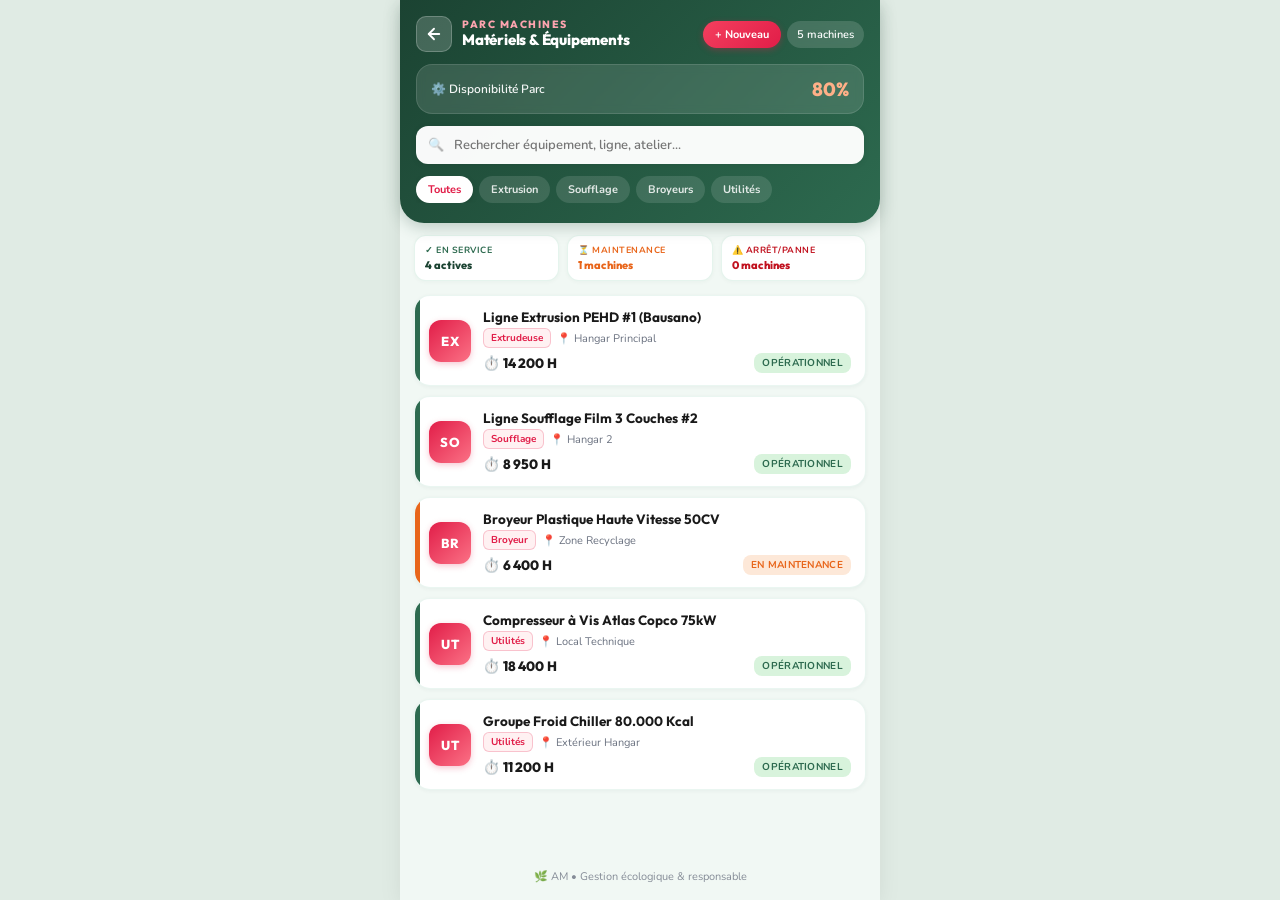
==== amachine.html @ f5f54da0 "Nettoyage et mise a jour complete du projet AMplast (nouveau menu, pages dediees, suppression des an" ====
<!DOCTYPE html>
<html lang="fr">
<head>
    <meta charset="UTF-8">
    <meta name="viewport" content="width=device-width, initial-scale=1.0, maximum-scale=1.0, user-scalable=no">
    <meta name="description" content="Parc Matériels & Équipements — AMplast">
    <meta name="theme-color" content="#1b4332">
    <title>Matériels — AMplast</title>
    <link rel="preconnect" href="https://fonts.googleapis.com">
    <link rel="preconnect" href="https://fonts.gstatic.com" crossorigin>
    <link href="https://fonts.googleapis.com/css2?family=Nunito:wght@600;700;800;900&family=Outfit:wght@700;800;900&display=swap" rel="stylesheet">
    <style>
        :root {
            --primary: #1b4332;
            --primary-light: #2d6a4f;
            --primary-soft: #52b788;
            --accent: #e8651a;
            --bg-color: #f1f8f4;
            --bg-body: #e0ebe4;
            --card-bg: #ffffff;
            --text-main: #1a1a1a;
            --text-muted: #6b7280;
            --amount-color: #e8651a;

            --status-regle: #2d6a4f;
            --status-regle-bg: #d8f3dc;
            --status-echu: #c1121f;
            --status-echu-bg: #fde2e4;
            --status-attente: #e8651a;
            --status-attente-bg: #fde8d8;
            /* Nuance spécifique Matériels : Rose Carmin / Industrial Crimson */
            --page-accent: #e11d48;
            --page-accent-light: #fb7185;
            --page-accent-bg: #fff1f2;
            --page-accent-border: rgba(225, 29, 72, 0.22);
        }

        * {
            margin: 0;
            padding: 0;
            box-sizing: border-box;
            -webkit-tap-highlight-color: transparent;
            font-family: 'Nunito', -apple-system, BlinkMacSystemFont, 'Segoe UI', Roboto, Helvetica, Arial, sans-serif;
        }

        body {
            background-color: var(--bg-body);
            color: var(--text-main);
            min-height: 100vh;
            display: flex;
            justify-content: center;
        }

        .app-container {
            width: 100%;
            max-width: 480px;
            background: var(--bg-color);
            min-height: 100vh;
            display: flex;
            flex-direction: column;
            position: relative;
            box-shadow: 0 10px 25px -5px rgba(0,0,0,0.1);
        }

        /* ===== HEADER IDENTIQUE À CLIENTSAM ===== */
        .app-header {
            background: linear-gradient(135deg, var(--primary) 0%, var(--primary-light) 100%);
            color: white;
            padding: 16px 16px 20px 16px;
            border-radius: 0 0 24px 24px;
            position: sticky;
            top: 0;
            z-index: 100;
            box-shadow: 0 4px 16px rgba(27, 67, 50, 0.25);
        }

        .header-top {
            display: flex;
            justify-content: space-between;
            align-items: center;
            margin-bottom: 12px;
        }

        .header-left {
            display: flex;
            align-items: center;
            gap: 10px;
        }

        .back-btn {
            width: 36px;
            height: 36px;
            background: rgba(255, 255, 255, 0.18);
            border: 1px solid rgba(255, 255, 255, 0.22);
            border-radius: 10px;
            display: flex;
            align-items: center;
            justify-content: center;
            color: white;
            text-decoration: none;
            cursor: pointer;
            transition: all 0.15s;
            flex-shrink: 0;
        }
        .back-btn:hover {
            background: rgba(255, 255, 255, 0.28);
            transform: translateX(-2px);
        }
        .back-btn:active { transform: scale(0.94); }

        .brand-meta {
            display: flex;
            flex-direction: column;
        }

        .brand-name {
            font-family: 'Outfit', sans-serif;
            font-size: 10.5px;
            font-weight: 800;
            letter-spacing: 1.5px;
            color: #fda4af;
            text-transform: uppercase;
            line-height: 1.1;
        }

        .header-title {
            font-family: 'Outfit', sans-serif;
            font-size: 15px;
            font-weight: 800;
            color: #ffffff;
            letter-spacing: -0.2px;
        }

        .header-actions {
            display: flex;
            align-items: center;
            gap: 6px;
        }

        .btn-new {
            background: linear-gradient(135deg, #f43f5e, #e11d48);
            color: white;
            border: none;
            padding: 6px 12px;
            border-radius: 20px;
            font-size: 11px;
            font-weight: 700;
            cursor: pointer;
            display: flex;
            align-items: center;
            gap: 4px;
            box-shadow: 0 2px 6px rgba(225, 29, 72, 0.35);
            transition: all 0.15s;
        }
        .btn-new:hover { filter: brightness(1.08); }
        .btn-new:active { transform: scale(0.95); }

        .total-badge {
            background: rgba(255,255,255,0.15);
            padding: 6px 10px;
            border-radius: 20px;
            font-size: 11px;
            font-weight: 600;
            backdrop-filter: blur(4px);
            white-space: nowrap;
        }

        /* Bannière Solde/KPI en-tête */
        .total-solde {
            background: rgba(255,255,255,0.12);
            padding: 12px 14px;
            border-radius: 16px;
            margin-bottom: 12px;
            display: flex;
            justify-content: space-between;
            align-items: center;
            border: 1px solid rgba(255,255,255,0.12);
            backdrop-filter: blur(4px);
        }

        .total-label {
            font-size: 12px;
            opacity: 0.95;
            font-weight: 600;
            display: flex;
            align-items: center;
            gap: 6px;
        }

        .total-amount {
            font-family: 'Outfit', sans-serif;
            font-size: 19px;
            font-weight: 800;
            color: #ffb088;
        }

        /* Barre de recherche */
        .search-container {
            position: relative;
            margin-bottom: 12px;
        }

        .search-input {
            width: 100%;
            padding: 10px 16px 10px 38px;
            border-radius: 12px;
            border: none;
            background: rgba(255,255,255,0.97);
            font-size: 13px;
            color: var(--text-main);
            box-shadow: 0 1px 6px rgba(0,0,0,0.08);
            font-weight: 600;
        }
        .search-input:focus {
            outline: none;
            background: white;
            box-shadow: 0 0 0 2px var(--page-accent-light);
        }

        .search-icon {
            position: absolute;
            left: 12px;
            top: 50%;
            transform: translateY(-50%);
            opacity: 0.5;
            font-size: 13px;
        }

        /* Onglets filtres */
        .filter-tabs {
            display: flex;
            gap: 6px;
            overflow-x: auto;
            scrollbar-width: none;
        }
        .filter-tabs::-webkit-scrollbar { display: none; }

        .tab-btn {
            white-space: nowrap;
            padding: 6px 12px;
            border-radius: 20px;
            border: none;
            font-size: 11px;
            font-weight: 700;
            cursor: pointer;
            transition: all 0.2s;
            background: rgba(255,255,255,0.12);
            color: rgba(255,255,255,0.85);
        }

        .tab-btn.active {
            background: white;
            color: var(--page-accent);
            box-shadow: 0 2px 6px rgba(0,0,0,0.1);
        }

        /* ===== MINI STATS BAR (3 CARTES) ===== */
        .stats-bar {
            display: grid;
            grid-template-columns: 1fr 1fr 1fr;
            gap: 8px;
            padding: 12px 14px 4px 14px;
        }

        .stat-card {
            background: white;
            padding: 8px 10px;
            border-radius: 12px;
            border: 1px solid rgba(82, 183, 136, 0.15);
            display: flex;
            flex-direction: column;
            justify-content: space-between;
            box-shadow: 0 1px 4px rgba(27, 67, 50, 0.04);
        }

        .stat-label {
            font-size: 9px;
            font-weight: 700;
            text-transform: uppercase;
            letter-spacing: 0.5px;
            margin-bottom: 2px;
        }

        .stat-val {
            font-family: 'Outfit', sans-serif;
            font-size: 11px;
            font-weight: 800;
            white-space: nowrap;
            overflow: hidden;
            text-overflow: ellipsis;
        }

        /* ===== LISTE DES MATÉRIELS ===== */
        .items-list {
            padding: 10px 14px;
            display: flex;
            flex-direction: column;
            gap: 10px;
            flex: 1;
        }

        .item-card {
            background: var(--card-bg);
            border-radius: 16px;
            padding: 12px 14px;
            box-shadow: 0 1px 4px rgba(27, 67, 50, 0.05);
            display: flex;
            align-items: center;
            gap: 12px;
            position: relative;
            overflow: hidden;
            transition: all 0.15s;
            border: 1px solid rgba(82, 183, 136, 0.12);
            cursor: pointer;
        }
        .item-card:hover {
            transform: translateY(-1px);
            box-shadow: 0 4px 12px rgba(225, 29, 72, 0.08);
            border-color: var(--page-accent-light);
        }
        .item-card:active { transform: scale(0.98); }

        .item-card::before {
            content: '';
            position: absolute;
            left: 0;
            top: 0;
            bottom: 0;
            width: 5px;
        }
        .item-card.regle::before { background: var(--status-regle); }
        .item-card.echu::before { background: var(--status-echu); }
        .item-card.attente::before { background: var(--status-attente); }

        .avatar {
            width: 42px;
            height: 42px;
            border-radius: 12px;
            display: flex;
            align-items: center;
            justify-content: center;
            font-family: 'Outfit', sans-serif;
            font-weight: 800;
            font-size: 13px;
            color: white;
            flex-shrink: 0;
            letter-spacing: 0.5px;
            background: linear-gradient(135deg, #e11d48 0%, #fb7185 100%);
            box-shadow: 0 2px 6px rgba(225, 29, 72, 0.25);
        }

        .card-content {
            flex: 1;
            min-width: 0;
        }

        .item-name {
            font-family: 'Outfit', sans-serif;
            font-size: 13.5px;
            font-weight: 700;
            margin-bottom: 2px;
            white-space: nowrap;
            overflow: hidden;
            text-overflow: ellipsis;
            color: #1a1a1a;
        }

        .item-meta-line {
            font-size: 11px;
            color: var(--text-muted);
            margin-bottom: 5px;
            display: flex;
            align-items: center;
            gap: 6px;
            flex-wrap: wrap;
        }

        .cat-tag {
            background: var(--page-accent-bg);
            color: var(--page-accent);
            border: 1px solid var(--page-accent-border);
            font-size: 10px;
            font-weight: 700;
            padding: 2px 7px;
            border-radius: 6px;
        }

        .amount-row {
            display: flex;
            justify-content: space-between;
            align-items: center;
        }

        .amount {
            font-family: 'Outfit', sans-serif;
            font-size: 13.5px;
            font-weight: 800;
            color: var(--text-main);
        }

        .status-pill {
            padding: 3px 8px;
            border-radius: 8px;
            font-size: 10px;
            font-weight: 700;
            text-transform: uppercase;
            letter-spacing: 0.3px;
        }

        .pill-regle { background: var(--status-regle-bg); color: var(--status-regle); }
        .pill-echu { background: var(--status-echu-bg); color: var(--status-echu); }
        .pill-attente { background: var(--status-attente-bg); color: var(--status-attente); }

        .eco-footer {
            text-align: center;
            padding: 16px;
            font-size: 11px;
            color: var(--text-muted);
            opacity: 0.8;
            margin-top: auto;
        }

        /* ===== MODAL BOTTOM SHEET (STYLE CLIENTSAM) ===== */
        .modal-overlay {
            position: fixed;
            inset: 0;
            background: rgba(0,0,0,0.55);
            z-index: 200;
            display: none;
            align-items: flex-end;
            justify-content: center;
            backdrop-filter: blur(2px);
        }
        .modal-overlay.open { display: flex; }

        .modal-sheet {
            background: var(--bg-color);
            width: 100%;
            max-width: 480px;
            max-height: 88vh;
            border-radius: 28px 28px 0 0;
            display: flex;
            flex-direction: column;
            overflow: hidden;
            box-shadow: 0 -10px 30px rgba(0,0,0,0.2);
            animation: slideUp 0.25s ease-out;
        }

        @keyframes slideUp {
            from { transform: translateY(100%); opacity: 0; }
            to { transform: translateY(0); opacity: 1; }
        }

        .modal-header {
            background: linear-gradient(135deg, var(--primary) 0%, var(--primary-light) 100%);
            color: white;
            padding: 16px 18px;
            position: relative;
            flex-shrink: 0;
        }

        .modal-close {
            position: absolute;
            top: 14px;
            right: 14px;
            width: 32px;
            height: 32px;
            border-radius: 50%;
            background: rgba(255,255,255,0.2);
            border: none;
            color: white;
            font-size: 18px;
            cursor: pointer;
            display: flex;
            align-items: center;
            justify-content: center;
            transition: background 0.15s;
        }
        .modal-close:hover { background: rgba(255,255,255,0.3); }

        .modal-title {
            font-family: 'Outfit', sans-serif;
            font-size: 17px;
            font-weight: 800;
            margin-bottom: 2px;
            padding-right: 36px;
        }

        .modal-subtitle {
            font-size: 11px;
            color: #95d5b2;
            font-weight: 600;
        }

        .modal-body {
            padding: 16px 18px 24px;
            overflow-y: auto;
            display: flex;
            flex-direction: column;
            gap: 12px;
        }

        .info-card {
            background: white;
            border-radius: 16px;
            padding: 14px;
            box-shadow: 0 1px 4px rgba(27, 67, 50, 0.05);
            border: 1px solid rgba(82, 183, 136, 0.14);
            display: flex;
            flex-direction: column;
            gap: 8px;
        }

        .form-group {
            display: flex;
            flex-direction: column;
            gap: 4px;
            margin-bottom: 8px;
        }

        .form-group label {
            font-size: 11px;
            font-weight: 700;
            color: #374151;
        }

        .form-control {
            width: 100%;
            padding: 10px 12px;
            border-radius: 12px;
            border: 1.5px solid #d1d5db;
            font-size: 13px;
            background: #fff;
            color: var(--text-main);
            outline: none;
            transition: all 0.2s;
        }
        .form-control:focus {
            border-color: var(--page-accent);
            box-shadow: 0 0 0 3px rgba(225, 29, 72, 0.14);
        }

        .form-row {
            display: grid;
            grid-template-columns: 1fr 1fr;
            gap: 8px;
        }

        .btn-submit {
            padding: 11px 16px;
            border-radius: 12px;
            border: none;
            background: linear-gradient(135deg, #f43f5e, #e11d48);
            color: white;
            font-size: 13px;
            font-weight: 800;
            cursor: pointer;
            box-shadow: 0 3px 8px rgba(225, 29, 72, 0.3);
            transition: all 0.15s;
            margin-top: 6px;
        }
        .btn-submit:hover { filter: brightness(1.1); }
        .btn-submit:active { transform: scale(0.98); }

        .btn-action-row {
            display: grid;
            grid-template-columns: 1fr 1fr;
            gap: 8px;
            margin-top: 4px;
        }

        .btn-action-sheet {
            padding: 10px;
            border-radius: 12px;
            font-size: 12px;
            font-weight: 800;
            text-align: center;
            text-decoration: none;
            cursor: pointer;
            border: none;
            transition: all 0.15s;
            display: flex;
            align-items: center;
            justify-content: center;
            gap: 6px;
        }
        .btn-action-sheet:active { transform: scale(0.96); }

        .btn-opt {
            background: #f0fdf4;
            color: #166534;
            border: 1px solid #bbf7d0;
        }

        .btn-primary-action {
            background: linear-gradient(135deg, #f43f5e, #e11d48);
            color: white;
            box-shadow: 0 2px 6px rgba(225, 29, 72, 0.25);
        }

        .btn-delete-item {
            background: #fff1f2;
            color: #be123c;
            border: 1px solid #fecdd3;
            padding: 8px;
            border-radius: 10px;
            font-size: 11.5px;
            font-weight: 700;
            cursor: pointer;
            margin-top: 6px;
        }
    </style>
</head>
<body>

<div class="app-container">
    <!-- Header -->
    <header class="app-header">
        <div class="header-top">
            <div class="header-left">
                <a href="index.html" class="back-btn" title="Retour au Menu">
                    <svg width="18" height="18" viewBox="0 0 24 24" fill="none" stroke="currentColor" stroke-width="2.5" stroke-linecap="round" stroke-linejoin="round">
                        <line x1="19" y1="12" x2="5" y2="12"></line>
                        <polyline points="12 19 5 12 12 5"></polyline>
                    </svg>
                </a>
                <div class="brand-meta">
                    <div class="brand-name">PARC MACHINES</div>
                    <div class="header-title">Matériels & Équipements</div>
                </div>
            </div>
            <div class="header-actions">
                <button class="btn-new" onclick="openAddModal()">+ Nouveau</button>
                <span class="total-badge" id="kpi-count">5 machines</span>
            </div>
        </div>

        <div class="total-solde">
            <span class="total-label">⚙️ Disponibilité Parc</span>
            <span class="total-amount" id="highlight-disp">100%</span>
        </div>

        <div class="search-container">
            <span class="search-icon">🔍</span>
            <input type="text" class="search-input" id="search-input" placeholder="Rechercher équipement, ligne, atelier..." autocomplete="off">
        </div>

        <div class="filter-tabs">
            <button class="tab-btn active" data-filter="all">Toutes</button>
            <button class="tab-btn" data-filter="Extrudeuse">Extrusion</button>
            <button class="tab-btn" data-filter="Soufflage">Soufflage</button>
            <button class="tab-btn" data-filter="Broyeur">Broyeurs</button>
            <button class="tab-btn" data-filter="Utilités">Utilités</button>
        </div>
    </header>

    <!-- Quick mini stats -->
    <div class="stats-bar">
        <div class="stat-card">
            <span class="stat-label" style="color: #2d6a4f;">✓ En Service</span>
            <span class="stat-val" id="kpi-service" style="color: #1b4332;">-</span>
        </div>
        <div class="stat-card">
            <span class="stat-label" style="color: #e8651a;">⏳ Maintenance</span>
            <span class="stat-val" id="kpi-maint" style="color: #e8651a;">-</span>
        </div>
        <div class="stat-card">
            <span class="stat-label" style="color: #c1121f;">⚠️ Arrêt/Panne</span>
            <span class="stat-val" id="kpi-panne" style="color: #c1121f;">0</span>
        </div>
    </div>

    <!-- Items Cards Grid -->
    <div class="items-list" id="items-list"></div>

    <div class="eco-footer">🌿 AM • Gestion écologique & responsable</div>
</div>

<!-- ===== MODAL DETAIL MATÉRIEL (BOTTOM SHEET) ===== -->
<div class="modal-overlay" id="detail-modal">
    <div class="modal-sheet">
        <div class="modal-header">
            <button class="modal-close" onclick="closeDetail()">×</button>
            <div class="modal-title" id="det-name">Équipement</div>
            <div class="modal-subtitle" id="det-cat">Catégorie</div>
        </div>
        <div class="modal-body" id="detail-body">
            <!-- Content injected dynamically -->
        </div>
    </div>
</div>

<!-- ===== MODAL NOUVEAU MATÉRIEL (BOTTOM SHEET) ===== -->
<div class="modal-overlay" id="add-modal">
    <div class="modal-sheet">
        <div class="modal-header">
            <button class="modal-close" onclick="closeAddModal()">×</button>
            <div class="modal-title">Nouveau Matériel</div>
            <div class="modal-subtitle">Ajout au parc machines</div>
        </div>
        <form id="add-form" class="modal-body">
            <div class="form-group">
                <label>Nom de la machine / Ligne *</label>
                <input type="text" id="f-name" class="form-control" placeholder="Ex: Ligne Extrusion PEHD #3" required>
            </div>
            <div class="form-row">
                <div class="form-group">
                    <label>Catégorie *</label>
                    <select id="f-cat" class="form-control" required>
                        <option value="Extrudeuse">Ligne Extrusion</option>
                        <option value="Soufflage">Ligne Soufflage</option>
                        <option value="Broyeur">Broyeur & Recyclage</option>
                        <option value="Utilités">Compresseur & Froid</option>
                    </select>
                </div>
                <div class="form-group">
                    <label>État Machine *</label>
                    <select id="f-etat" class="form-control" required>
                        <option value="Opérationnel">Opérationnel</option>
                        <option value="En Maintenance">En Maintenance</option>
                        <option value="En Panne">En Panne</option>
                        <option value="Arrêt programmé">Arrêt programmé</option>
                    </select>
                </div>
            </div>
            <div class="form-row">
                <div class="form-group">
                    <label>Compteur d'heures</label>
                    <input type="number" id="f-heures" class="form-control" placeholder="0" value="0">
                </div>
                <div class="form-group">
                    <label>Responsable</label>
                    <input type="text" id="f-tech" class="form-control" placeholder="Ex: Karim (Tech)">
                </div>
            </div>
            <div class="form-group">
                <label>Emplacement usine</label>
                <input type="text" id="f-loc" class="form-control" placeholder="Hangar 1, Local Tech...">
            </div>
            <button type="submit" class="btn-submit">Enregistrer l'Équipement</button>
        </form>
    </div>
</div>

<script>
    const DEFAULT_DATA = [
        { id: 1, name: "Ligne Extrusion PEHD #1 (Bausano)", cat: "Extrudeuse", etat: "Opérationnel", heures: 14200, tech: "Karim (Tech)", maintDate: "15/08/2026", loc: "Hangar Principal" },
        { id: 2, name: "Ligne Soufflage Film 3 Couches #2", cat: "Soufflage", etat: "Opérationnel", heures: 8950, tech: "Rachid (Extrusion)", maintDate: "22/07/2026", loc: "Hangar 2" },
        { id: 3, name: "Broyeur Plastique Haute Vitesse 50CV", cat: "Broyeur", etat: "En Maintenance", heures: 6400, tech: "Hassan (Méca)", maintDate: "02/09/2026", loc: "Zone Recyclage" },
        { id: 4, name: "Compresseur à Vis Atlas Copco 75kW", cat: "Utilités", etat: "Opérationnel", heures: 18400, tech: "Atlas Copco Maroc", maintDate: "10/06/2026", loc: "Local Technique" },
        { id: 5, name: "Groupe Froid Chiller 80.000 Kcal", cat: "Utilités", etat: "Opérationnel", heures: 11200, tech: "ClimaFroid SARL", maintDate: "18/08/2026", loc: "Extérieur Hangar" }
    ];
    const STORAGE_KEY = 'amplast_materiels';

    function getItems() {
        const data = localStorage.getItem(STORAGE_KEY);
        if (data) {
            try { return JSON.parse(data); } catch(e) {}
        }
        return DEFAULT_DATA;
    }

    function saveItems(list) {
        localStorage.setItem(STORAGE_KEY, JSON.stringify(list));
        renderList();
        updateKPIs();
    }

    let currentFilter = 'all';

    function renderList() {
        const list = getItems();
        const searchVal = document.getElementById('search-input').value.toLowerCase().trim();
        const container = document.getElementById('items-list');

        const filtered = list.filter(item => {
            const str = JSON.stringify(item).toLowerCase();
            const matchSearch = str.includes(searchVal);
            const matchFilter = currentFilter === 'all' || item.cat === currentFilter;
            return matchSearch && matchFilter;
        });

        if (filtered.length === 0) {
            container.innerHTML = `
                <div style="text-align: center; padding: 40px 20px; color: var(--text-muted);">
                    <p style="font-size: 28px; margin-bottom: 6px;">⚙️</p>
                    <p style="font-weight: 700; font-size: 13px;">Aucun équipement trouvé</p>
                </div>
            `;
            return;
        }

        container.innerHTML = filtered.map(item => {
            const isOk = item.etat === 'Opérationnel';
            const isMaint = item.etat === 'En Maintenance';
            const cardClass = isOk ? 'regle' : (isMaint ? 'attente' : 'echu');
            const pillClass = isOk ? 'pill-regle' : (isMaint ? 'pill-attente' : 'pill-echu');

            return `
                <div class="item-card ${cardClass}" onclick="openDetail(${item.id})">
                    <div class="avatar">${item.cat.substring(0, 2).toUpperCase()}</div>
                    <div class="card-content">
                        <div class="item-name">${item.name}</div>
                        <div class="item-meta-line">
                            <span class="cat-tag">${item.cat}</span>
                            <span>📍 ${item.loc || 'Usine'}</span>
                        </div>
                        <div class="amount-row">
                            <span class="amount">⏱️ ${Number(item.heures).toLocaleString('fr-FR')} H</span>
                            <span class="status-pill ${pillClass}">${item.etat}</span>
                        </div>
                    </div>
                </div>
            `;
        }).join('');
    }

    function updateKPIs() {
        const list = getItems();
        document.getElementById('kpi-count').textContent = `${list.length} machines`;

        const enService = list.filter(m => m.etat === 'Opérationnel').length;
        const maint = list.filter(m => m.etat === 'En Maintenance').length;
        const panne = list.filter(m => m.etat === 'En Panne' || m.etat === 'Arrêt programmé').length;

        document.getElementById('kpi-service').textContent = `${enService} actives`;
        document.getElementById('kpi-maint').textContent = `${maint} machines`;
        document.getElementById('kpi-panne').textContent = `${panne} machines`;

        const disp = list.length > 0 ? Math.round((enService / list.length) * 100) : 100;
        document.getElementById('highlight-disp').textContent = `${disp}%`;
    }

    function openAddModal() {
        document.getElementById('add-modal').classList.add('open');
    }

    function closeAddModal() {
        document.getElementById('add-modal').classList.remove('open');
    }

    document.getElementById('add-form').addEventListener('submit', (e) => {
        e.preventDefault();
        const list = getItems();
        const newItem = {
            id: Date.now(),
            name: document.getElementById('f-name').value.trim(),
            cat: document.getElementById('f-cat').value,
            etat: document.getElementById('f-etat').value,
            heures: parseInt(document.getElementById('f-heures').value) || 0,
            tech: document.getElementById('f-tech').value.trim() || 'Équipe Maintenance',
            maintDate: new Date().toLocaleDateString('fr-FR'),
            loc: document.getElementById('f-loc').value.trim() || 'Usine'
        };

        list.unshift(newItem);
        saveItems(list);
        document.getElementById('add-form').reset();
        closeAddModal();
    });

    function openDetail(id) {
        const list = getItems();
        const item = list.find(x => x.id === id);
        if (!item) return;

        document.getElementById('det-name').textContent = item.name;
        document.getElementById('det-cat').textContent = item.cat + " • " + (item.loc || 'Usine');

        const isOk = item.etat === 'Opérationnel';
        const isMaint = item.etat === 'En Maintenance';
        const pillClass = isOk ? 'pill-regle' : (isMaint ? 'pill-attente' : 'pill-echu');

        const body = document.getElementById('detail-body');
        body.innerHTML = `
            <div class="info-card">
                <div style="display:flex; justify-content:space-between; align-items:center;">
                    <span style="font-size:11px; font-weight:700; color:var(--text-muted); text-transform:uppercase;">État Machine</span>
                    <span class="status-pill ${pillClass}">${item.etat}</span>
                </div>
                <div style="font-family:'Outfit'; font-size:20px; font-weight:800; color:var(--text-main); margin-top:4px;">
                    ⏱️ ${Number(item.heures).toLocaleString('fr-FR')} <span style="font-size:13px; color:var(--text-muted);">heures de marche</span>
                </div>
            </div>

            <div class="info-card" style="font-size:12px; gap:8px;">
                <div><strong>📍 Emplacement :</strong> ${item.loc}</div>
                <div><strong>👷 Responsable :</strong> ${item.tech}</div>
                <div><strong>📅 Dernière révision :</strong> ${item.maintDate || 'Récemment'}</div>
                <div><strong>🏷️ Catégorie :</strong> <span class="cat-tag">${item.cat}</span></div>
            </div>

            <div class="btn-action-row">
                <button onclick="changerEtat(${item.id})" class="btn-action-sheet btn-opt">
                    🔄 État
                </button>
                <button onclick="ajouterHeures(${item.id})" class="btn-action-sheet btn-primary-action">
                    ⏱️ + Heures
                </button>
            </div>

            <button onclick="deleteItem(${item.id})" class="btn-delete-item">
                🗑️ Supprimer cet équipement
            </button>
        `;

        document.getElementById('detail-modal').classList.add('open');
    }

    function closeDetail() {
        document.getElementById('detail-modal').classList.remove('open');
    }

    function changerEtat(id) {
        const list = getItems();
        const m = list.find(x => x.id === id);
        if (m) {
            const etats = ['Opérationnel', 'En Maintenance', 'En Panne', 'Arrêt programmé'];
            const next = prompt("Nouvel état :\n1 = Opérationnel\n2 = En Maintenance\n3 = En Panne\n4 = Arrêt programmé");
            if (next && ['1','2','3','4'].includes(next.trim())) {
                m.etat = etats[parseInt(next.trim()) - 1];
                m.maintDate = new Date().toLocaleDateString('fr-FR');
                saveItems(list);
                openDetail(id);
            }
        }
    }

    function ajouterHeures(id) {
        const h = prompt("Nombre d'heures de fonctionnement à ajouter :");
        if (h && !isNaN(h)) {
            const list = getItems();
            const m = list.find(x => x.id === id);
            if (m) {
                m.heures += parseInt(h);
                saveItems(list);
                openDetail(id);
            }
        }
    }

    function deleteItem(id) {
        if (confirm("Confirmer la suppression de cet équipement ?")) {
            let list = getItems();
            list = list.filter(x => x.id !== id);
            saveItems(list);
            closeDetail();
        }
    }

    // Filtres & Recherche
    document.getElementById('search-input').addEventListener('input', renderList);

    document.querySelectorAll('.tab-btn').forEach(btn => {
        btn.addEventListener('click', () => {
            document.querySelectorAll('.tab-btn').forEach(b => b.classList.remove('active'));
            btn.classList.add('active');
            currentFilter = btn.dataset.filter;
            renderList();
        });
    });

    // Close on overlay click
    [document.getElementById('add-modal'), document.getElementById('detail-modal')].forEach(m => {
        m.addEventListener('click', (e) => {
            if (e.target === m) m.classList.remove('open');
        });
    });

    // Init
    renderList();
    updateKPIs();
</script>
</body>
</html>
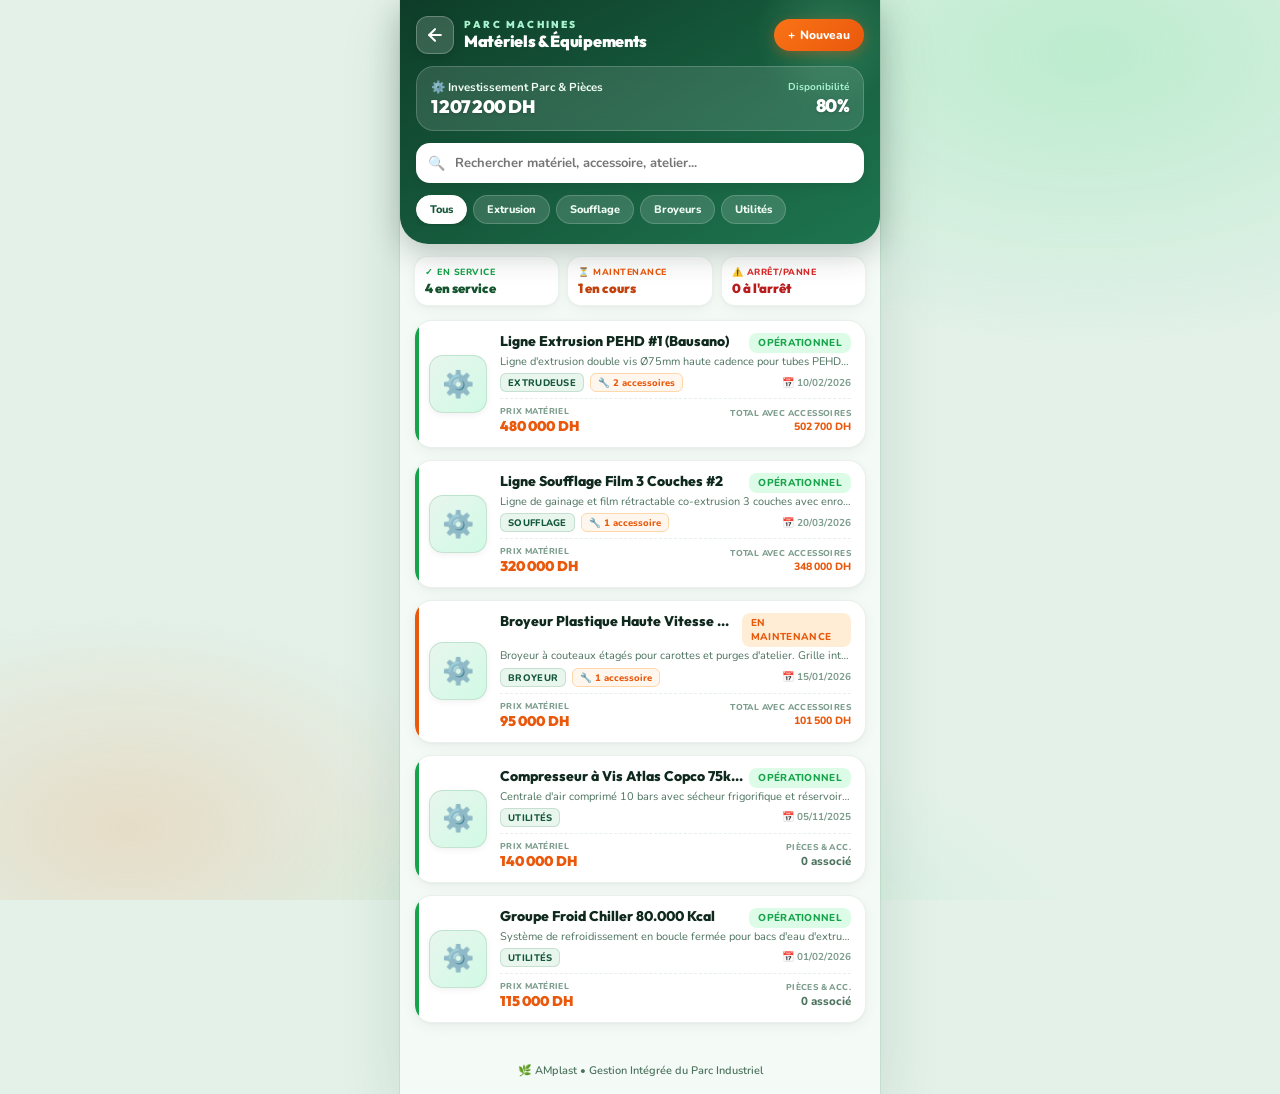
==== commit 37132b53: "feat(materiels,index): nouvelle charte vert/orange, refonte page materiels avec accessoires defilabl" ====
--- a/amachine.html
+++ b/amachine.html
@@ -4,74 +4,115 @@
     <meta charset="UTF-8">
     <meta name="viewport" content="width=device-width, initial-scale=1.0, maximum-scale=1.0, user-scalable=no">
     <meta name="description" content="Parc Matériels & Équipements — AMplast">
-    <meta name="theme-color" content="#1b4332">
-    <title>Matériels — AMplast</title>
+    <meta name="theme-color" content="#15573a">
+    <title>Matériels & Équipements — AMplast</title>
     <link rel="preconnect" href="https://fonts.googleapis.com">
     <link rel="preconnect" href="https://fonts.gstatic.com" crossorigin>
-    <link href="https://fonts.googleapis.com/css2?family=Nunito:wght@600;700;800;900&family=Outfit:wght@700;800;900&display=swap" rel="stylesheet">
+    <link href="https://fonts.googleapis.com/css2?family=Nunito:wght@600;700;800;900&family=Outfit:wght@600;700;800;900&display=swap" rel="stylesheet">
     <style>
         :root {
-            --primary: #1b4332;
-            --primary-light: #2d6a4f;
-            --primary-soft: #52b788;
-            --accent: #e8651a;
-            --bg-color: #f1f8f4;
-            --bg-body: #e0ebe4;
-            --card-bg: #ffffff;
-            --text-main: #1a1a1a;
-            --text-muted: #6b7280;
-            --amount-color: #e8651a;
-
-            --status-regle: #2d6a4f;
-            --status-regle-bg: #d8f3dc;
-            --status-echu: #c1121f;
-            --status-echu-bg: #fde2e4;
-            --status-attente: #e8651a;
-            --status-attente-bg: #fde8d8;
-            /* Nuance spécifique Matériels : Rose Carmin / Industrial Crimson */
-            --page-accent: #e11d48;
-            --page-accent-light: #fb7185;
-            --page-accent-bg: #fff1f2;
-            --page-accent-border: rgba(225, 29, 72, 0.22);
-        }
-
-        * {
-            margin: 0;
-            padding: 0;
-            box-sizing: border-box;
+            /* Charte AMplast : Vert Léger, Blanc Pur & Orange Professionnel */
+            --primary:           #15573a;
+            --primary-mid:       #1e7550;
+            --primary-light:     #2ea371;
+            --primary-soft:      #4ade80;
+            --green-subtle:      #e8f6ee;
+            --green-tint:        #f0fdf4;
+            --green-badge-bg:    #dcfce7;
+            --green-badge-txt:   #166534;
+
+            --accent-orange:     #f97316;
+            --accent-deep:       #ea580c;
+            --accent-soft:       #ffedd5;
+            --accent-glow:       rgba(249, 115, 22, 0.28);
+
+            --bg-body:           #e3f1e9;
+            --bg-app:            #f4faf6;
+            --card-bg:           #ffffff;
+
+            --text-main:         #0e261a;
+            --text-muted:        #4d735f;
+            --text-dim:          #7c9c8c;
+            --amount-color:      #ea580c;
+
+            --status-regle:      #16a34a;
+            --status-regle-bg:   #dcfce7;
+            --status-echu:       #dc2626;
+            --status-echu-bg:    #fee2e2;
+            --status-attente:    #ea580c;
+            --status-attente-bg: #ffedd5;
+
+            --shadow-card:       0 4px 16px -2px rgba(16, 56, 36, 0.06), 0 1px 3px rgba(0, 0, 0, 0.03);
+            --shadow-hover:      0 12px 26px -4px rgba(16, 56, 36, 0.12), 0 4px 10px rgba(0, 0, 0, 0.04);
+            --shadow-app:        0 20px 60px rgba(16, 56, 36, 0.12), 0 0 0 1px rgba(22, 101, 52, 0.08);
+        }
+
+        *, *::before, *::after {
+            margin: 0; padding: 0; box-sizing: border-box;
             -webkit-tap-highlight-color: transparent;
-            font-family: 'Nunito', -apple-system, BlinkMacSystemFont, 'Segoe UI', Roboto, Helvetica, Arial, sans-serif;
+            font-family: 'Nunito', -apple-system, BlinkMacSystemFont, 'Segoe UI', sans-serif;
+        }
+
+        html, body {
+            min-height: 100%;
+            background: var(--bg-body);
         }
 
         body {
-            background-color: var(--bg-body);
+            display: flex;
+            justify-content: center;
+            align-items: flex-start;
             color: var(--text-main);
-            min-height: 100vh;
-            display: flex;
-            justify-content: center;
+            position: relative;
+            overflow-x: hidden;
+        }
+
+        /* Ambient background orbs */
+        body::before {
+            content: '';
+            position: fixed;
+            inset: 0;
+            background:
+                radial-gradient(ellipse 60% 50% at 85% 6%,  rgba(74, 222, 128, 0.25) 0%, transparent 65%),
+                radial-gradient(ellipse 45% 40% at 10% 92%, rgba(249, 115, 22, 0.16) 0%, transparent 60%),
+                radial-gradient(ellipse 55% 45% at 50% 110%, rgba(134, 239, 172, 0.22) 0%, transparent 65%);
+            pointer-events: none;
+            z-index: 0;
         }
 
         .app-container {
             width: 100%;
             max-width: 480px;
-            background: var(--bg-color);
             min-height: 100vh;
+            background: var(--bg-app);
             display: flex;
             flex-direction: column;
+            box-shadow: var(--shadow-app);
             position: relative;
-            box-shadow: 0 10px 25px -5px rgba(0,0,0,0.1);
-        }
-
-        /* ===== HEADER IDENTIQUE À CLIENTSAM ===== */
+            z-index: 1;
+        }
+
+        /* ===== HEADER IDENTIQUE & HARMONISÉ AMplast ===== */
         .app-header {
-            background: linear-gradient(135deg, var(--primary) 0%, var(--primary-light) 100%);
+            background: linear-gradient(150deg, #0e3d28 0%, #15573a 45%, #1e7550 100%);
             color: white;
-            padding: 16px 16px 20px 16px;
-            border-radius: 0 0 24px 24px;
+            padding: 16px 16px 18px 16px;
+            border-radius: 0 0 28px 28px;
             position: sticky;
             top: 0;
             z-index: 100;
-            box-shadow: 0 4px 16px rgba(27, 67, 50, 0.25);
+            box-shadow: 0 10px 30px rgba(10, 40, 24, 0.25);
+            overflow: hidden;
+        }
+
+        .app-header::before {
+            content: '';
+            position: absolute;
+            top: -40px; right: -25px;
+            width: 150px; height: 150px;
+            background: radial-gradient(circle, rgba(134, 239, 172, 0.20) 0%, transparent 70%);
+            border-radius: 50%;
+            pointer-events: none;
         }
 
         .header-top {
@@ -79,6 +120,8 @@
             justify-content: space-between;
             align-items: center;
             margin-bottom: 12px;
+            position: relative;
+            z-index: 1;
         }
 
         .header-left {
@@ -88,133 +131,144 @@
         }
 
         .back-btn {
-            width: 36px;
-            height: 36px;
-            background: rgba(255, 255, 255, 0.18);
-            border: 1px solid rgba(255, 255, 255, 0.22);
-            border-radius: 10px;
+            width: 38px;
+            height: 38px;
+            background: rgba(255, 255, 255, 0.16);
+            border: 1px solid rgba(255, 255, 255, 0.25);
+            border-radius: 12px;
             display: flex;
             align-items: center;
             justify-content: center;
             color: white;
             text-decoration: none;
             cursor: pointer;
-            transition: all 0.15s;
+            transition: all 0.2s;
             flex-shrink: 0;
+            box-shadow: 0 2px 8px rgba(0,0,0,0.12);
         }
         .back-btn:hover {
-            background: rgba(255, 255, 255, 0.28);
-            transform: translateX(-2px);
-        }
-        .back-btn:active { transform: scale(0.94); }
+            background: rgba(255, 255, 255, 0.25);
+            transform: scale(1.05);
+        }
+        .back-btn:active { transform: scale(0.92); }
 
         .brand-meta {
             display: flex;
             flex-direction: column;
+            gap: 1px;
         }
 
         .brand-name {
             font-family: 'Outfit', sans-serif;
-            font-size: 10.5px;
-            font-weight: 800;
-            letter-spacing: 1.5px;
-            color: #fda4af;
+            font-size: 10px;
+            font-weight: 900;
+            letter-spacing: 2.2px;
+            color: #a7f3d0;
             text-transform: uppercase;
-            line-height: 1.1;
+            line-height: 1;
         }
 
         .header-title {
             font-family: 'Outfit', sans-serif;
-            font-size: 15px;
-            font-weight: 800;
+            font-size: 16px;
+            font-weight: 900;
             color: #ffffff;
-            letter-spacing: -0.2px;
+            letter-spacing: -0.3px;
         }
 
         .header-actions {
             display: flex;
             align-items: center;
-            gap: 6px;
+            gap: 8px;
         }
 
         .btn-new {
-            background: linear-gradient(135deg, #f43f5e, #e11d48);
+            background: linear-gradient(135deg, #f97316 0%, #ea580c 100%);
             color: white;
             border: none;
-            padding: 6px 12px;
+            padding: 8px 14px;
             border-radius: 20px;
-            font-size: 11px;
+            font-size: 12px;
+            font-weight: 800;
+            cursor: pointer;
+            display: flex;
+            align-items: center;
+            gap: 5px;
+            box-shadow: 0 3px 12px rgba(234, 88, 12, 0.38);
+            transition: all 0.2s;
+        }
+        .btn-new:hover {
+            transform: translateY(-1px);
+            box-shadow: 0 6px 16px rgba(234, 88, 12, 0.48);
+        }
+        .btn-new:active { transform: scale(0.95); }
+
+        /* Bannière Chiffre Clé (Investissement Total & Disponibilité) */
+        .total-solde {
+            background: rgba(255, 255, 255, 0.12);
+            padding: 12px 14px;
+            border-radius: 18px;
+            margin-bottom: 12px;
+            display: flex;
+            justify-content: space-between;
+            align-items: center;
+            border: 1px solid rgba(255, 255, 255, 0.18);
+            backdrop-filter: blur(8px);
+            position: relative;
+            z-index: 1;
+        }
+
+        .total-label {
+            font-size: 11.5px;
+            color: #f0fdf4;
             font-weight: 700;
-            cursor: pointer;
-            display: flex;
-            align-items: center;
-            gap: 4px;
-            box-shadow: 0 2px 6px rgba(225, 29, 72, 0.35);
-            transition: all 0.15s;
-        }
-        .btn-new:hover { filter: brightness(1.08); }
-        .btn-new:active { transform: scale(0.95); }
-
-        .total-badge {
-            background: rgba(255,255,255,0.15);
-            padding: 6px 10px;
-            border-radius: 20px;
-            font-size: 11px;
-            font-weight: 600;
-            backdrop-filter: blur(4px);
-            white-space: nowrap;
-        }
-
-        /* Bannière Solde/KPI en-tête */
-        .total-solde {
-            background: rgba(255,255,255,0.12);
-            padding: 12px 14px;
-            border-radius: 16px;
-            margin-bottom: 12px;
-            display: flex;
-            justify-content: space-between;
-            align-items: center;
-            border: 1px solid rgba(255,255,255,0.12);
-            backdrop-filter: blur(4px);
-        }
-
-        .total-label {
-            font-size: 12px;
-            opacity: 0.95;
-            font-weight: 600;
             display: flex;
             align-items: center;
             gap: 6px;
+        }
+
+        .total-amount-wrap {
+            text-align: right;
         }
 
         .total-amount {
             font-family: 'Outfit', sans-serif;
-            font-size: 19px;
-            font-weight: 800;
-            color: #ffb088;
+            font-size: 18px;
+            font-weight: 900;
+            color: #ffffff;
+            letter-spacing: -0.5px;
+            text-shadow: 0 1px 3px rgba(0,0,0,0.2);
+        }
+
+        .total-sub {
+            font-size: 10px;
+            color: #a7f3d0;
+            font-weight: 700;
         }
 
         /* Barre de recherche */
         .search-container {
             position: relative;
             margin-bottom: 12px;
+            z-index: 1;
         }
 
         .search-input {
             width: 100%;
             padding: 10px 16px 10px 38px;
-            border-radius: 12px;
-            border: none;
-            background: rgba(255,255,255,0.97);
+            border-radius: 14px;
+            border: 1.5px solid rgba(255, 255, 255, 0.25);
+            background: #ffffff;
             font-size: 13px;
             color: var(--text-main);
-            box-shadow: 0 1px 6px rgba(0,0,0,0.08);
-            font-weight: 600;
+            box-shadow: 0 3px 10px rgba(0,0,0,0.08);
+            font-weight: 700;
+            outline: none;
+            transition: all 0.2s;
         }
         .search-input:focus {
-            outline: none;
-            background: white;
-            box-shadow: 0 0 0 2px var(--page-accent-light);
+            border-color: #f97316;
+            box-shadow: 0 0 0 3px rgba(249, 115, 22, 0.25);
         }
 
         .search-icon {
@@ -222,8 +276,8 @@
             left: 12px;
             top: 50%;
             transform: translateY(-50%);
-            opacity: 0.5;
-            font-size: 13px;
+            opacity: 0.55;
+            font-size: 14px;
         }
 
         /* Onglets filtres */
@@ -232,26 +286,29 @@
             gap: 6px;
             overflow-x: auto;
             scrollbar-width: none;
+            z-index: 1;
+            padding-bottom: 2px;
         }
         .filter-tabs::-webkit-scrollbar { display: none; }
 
         .tab-btn {
             white-space: nowrap;
-            padding: 6px 12px;
+            padding: 6px 13px;
             border-radius: 20px;
-            border: none;
+            border: 1px solid rgba(255,255,255,0.18);
             font-size: 11px;
-            font-weight: 700;
+            font-weight: 800;
             cursor: pointer;
             transition: all 0.2s;
-            background: rgba(255,255,255,0.12);
-            color: rgba(255,255,255,0.85);
+            background: rgba(255,255,255,0.14);
+            color: #f0fdf4;
         }
 
         .tab-btn.active {
-            background: white;
-            color: var(--page-accent);
-            box-shadow: 0 2px 6px rgba(0,0,0,0.1);
+            background: #ffffff;
+            color: var(--primary);
+            border-color: #ffffff;
+            box-shadow: 0 3px 8px rgba(0,0,0,0.12);
         }
 
         /* ===== MINI STATS BAR (3 CARTES) ===== */
@@ -263,19 +320,19 @@
         }
 
         .stat-card {
-            background: white;
-            padding: 8px 10px;
-            border-radius: 12px;
-            border: 1px solid rgba(82, 183, 136, 0.15);
+            background: #ffffff;
+            padding: 9px 10px;
+            border-radius: 14px;
+            border: 1px solid rgba(22, 101, 52, 0.08);
             display: flex;
             flex-direction: column;
             justify-content: space-between;
-            box-shadow: 0 1px 4px rgba(27, 67, 50, 0.04);
+            box-shadow: var(--shadow-card);
         }
 
         .stat-label {
             font-size: 9px;
-            font-weight: 700;
+            font-weight: 800;
             text-transform: uppercase;
             letter-spacing: 0.5px;
             margin-bottom: 2px;
@@ -283,8 +340,8 @@
 
         .stat-val {
             font-family: 'Outfit', sans-serif;
-            font-size: 11px;
-            font-weight: 800;
+            font-size: 13px;
+            font-weight: 900;
             white-space: nowrap;
             overflow: hidden;
             text-overflow: ellipsis;
@@ -292,61 +349,70 @@
 
         /* ===== LISTE DES MATÉRIELS ===== */
         .items-list {
-            padding: 10px 14px;
+            padding: 10px 14px 24px 14px;
             display: flex;
             flex-direction: column;
-            gap: 10px;
+            gap: 12px;
             flex: 1;
         }
 
         .item-card {
-            background: var(--card-bg);
-            border-radius: 16px;
+            background: #ffffff;
+            border-radius: 18px;
             padding: 12px 14px;
-            box-shadow: 0 1px 4px rgba(27, 67, 50, 0.05);
-            display: flex;
-            align-items: center;
-            gap: 12px;
+            box-shadow: var(--shadow-card);
+            display: flex;
+            align-items: center;
+            gap: 13px;
             position: relative;
             overflow: hidden;
-            transition: all 0.15s;
-            border: 1px solid rgba(82, 183, 136, 0.12);
+            transition: transform 0.2s cubic-bezier(0.16, 1, 0.3, 1), box-shadow 0.2s, border-color 0.2s;
+            border: 1.5px solid rgba(22, 101, 52, 0.09);
             cursor: pointer;
         }
         .item-card:hover {
-            transform: translateY(-1px);
-            box-shadow: 0 4px 12px rgba(225, 29, 72, 0.08);
-            border-color: var(--page-accent-light);
+            transform: translateY(-2px);
+            box-shadow: var(--shadow-hover);
+            border-color: rgba(249, 115, 22, 0.40);
         }
         .item-card:active { transform: scale(0.98); }
 
         .item-card::before {
             content: '';
             position: absolute;
-            left: 0;
-            top: 0;
-            bottom: 0;
-            width: 5px;
+            left: 0; top: 0; bottom: 0;
+            width: 4px;
         }
         .item-card.regle::before { background: var(--status-regle); }
         .item-card.echu::before { background: var(--status-echu); }
         .item-card.attente::before { background: var(--status-attente); }
 
-        .avatar {
-            width: 42px;
-            height: 42px;
-            border-radius: 12px;
+        /* Photo miniature ou icône */
+        .item-thumb-box {
+            width: 58px;
+            height: 58px;
+            border-radius: 14px;
+            overflow: hidden;
+            background: linear-gradient(135deg, #e8f6ee 0%, #d1fae5 100%);
+            border: 1px solid rgba(22, 101, 52, 0.14);
             display: flex;
             align-items: center;
             justify-content: center;
-            font-family: 'Outfit', sans-serif;
-            font-weight: 800;
-            font-size: 13px;
-            color: white;
             flex-shrink: 0;
-            letter-spacing: 0.5px;
-            background: linear-gradient(135deg, #e11d48 0%, #fb7185 100%);
-            box-shadow: 0 2px 6px rgba(225, 29, 72, 0.25);
+            position: relative;
+            box-shadow: 0 2px 6px rgba(0,0,0,0.06);
+        }
+
+        .item-thumb-box img {
+            width: 100%;
+            height: 100%;
+            object-fit: cover;
+            display: block;
+        }
+
+        .item-thumb-box .placeholder-icon {
+            font-size: 26px;
+            opacity: 0.85;
         }
 
         .card-content {
@@ -354,55 +420,119 @@
             min-width: 0;
         }
 
+        .card-header-line {
+            display: flex;
+            justify-content: space-between;
+            align-items: flex-start;
+            gap: 6px;
+            margin-bottom: 2px;
+        }
+
         .item-name {
             font-family: 'Outfit', sans-serif;
-            font-size: 13.5px;
-            font-weight: 700;
-            margin-bottom: 2px;
+            font-size: 14px;
+            font-weight: 800;
+            color: #0f291e;
             white-space: nowrap;
             overflow: hidden;
             text-overflow: ellipsis;
-            color: #1a1a1a;
-        }
-
-        .item-meta-line {
+            line-height: 1.2;
+        }
+
+        .item-desc-short {
             font-size: 11px;
             color: var(--text-muted);
+            white-space: nowrap;
+            overflow: hidden;
+            text-overflow: ellipsis;
             margin-bottom: 5px;
+            line-height: 1.2;
+        }
+
+        .item-tags-row {
             display: flex;
             align-items: center;
             gap: 6px;
             flex-wrap: wrap;
+            margin-bottom: 6px;
         }
 
         .cat-tag {
-            background: var(--page-accent-bg);
-            color: var(--page-accent);
-            border: 1px solid var(--page-accent-border);
-            font-size: 10px;
-            font-weight: 700;
+            background: var(--green-subtle);
+            color: var(--primary);
+            border: 1px solid rgba(22, 101, 52, 0.16);
+            font-size: 9.5px;
+            font-weight: 800;
             padding: 2px 7px;
             border-radius: 6px;
+            text-transform: uppercase;
+            letter-spacing: 0.3px;
+        }
+
+        .acc-count-badge {
+            background: #fff7ed;
+            color: #ea580c;
+            border: 1px solid #fed7aa;
+            font-size: 9.5px;
+            font-weight: 800;
+            padding: 2px 7px;
+            border-radius: 6px;
+            display: inline-flex;
+            align-items: center;
+            gap: 3px;
+        }
+
+        .date-added-tag {
+            font-size: 10px;
+            color: var(--text-dim);
+            font-weight: 700;
+            margin-left: auto;
         }
 
         .amount-row {
             display: flex;
             justify-content: space-between;
             align-items: center;
+            margin-top: 2px;
+            border-top: 1px dashed rgba(22, 101, 52, 0.10);
+            padding-top: 6px;
+        }
+
+        .amount-box {
+            display: flex;
+            flex-direction: column;
+        }
+
+        .amount-box .lbl {
+            font-size: 8.5px;
+            text-transform: uppercase;
+            font-weight: 800;
+            color: var(--text-dim);
+            letter-spacing: 0.4px;
         }
 
         .amount {
             font-family: 'Outfit', sans-serif;
-            font-size: 13.5px;
+            font-size: 14px;
+            font-weight: 900;
+            color: #ea580c;
+        }
+
+        .amount.has-acc {
+            color: #0f291e;
+        }
+
+        .amount-total-badge {
+            font-size: 10.5px;
             font-weight: 800;
-            color: var(--text-main);
+            color: #ea580c;
         }
 
         .status-pill {
-            padding: 3px 8px;
+            padding: 3px 9px;
             border-radius: 8px;
             font-size: 10px;
-            font-weight: 700;
+            font-weight: 800;
             text-transform: uppercase;
             letter-spacing: 0.3px;
         }
@@ -416,45 +546,50 @@
             padding: 16px;
             font-size: 11px;
             color: var(--text-muted);
-            opacity: 0.8;
+            font-weight: 600;
             margin-top: auto;
         }
 
-        /* ===== MODAL BOTTOM SHEET (STYLE CLIENTSAM) ===== */
+        /* ===== MODAL BOTTOM SHEET ===== */
         .modal-overlay {
             position: fixed;
             inset: 0;
-            background: rgba(0,0,0,0.55);
+            background: rgba(14, 45, 28, 0.65);
             z-index: 200;
             display: none;
             align-items: flex-end;
             justify-content: center;
-            backdrop-filter: blur(2px);
-        }
-        .modal-overlay.open { display: flex; }
+            backdrop-filter: blur(8px);
+            padding: 0;
+            opacity: 0;
+            transition: opacity 0.24s ease;
+        }
+        .modal-overlay.open {
+            display: flex;
+            opacity: 1;
+        }
 
         .modal-sheet {
-            background: var(--bg-color);
+            background: #ffffff;
             width: 100%;
             max-width: 480px;
-            max-height: 88vh;
+            max-height: 92vh;
             border-radius: 28px 28px 0 0;
             display: flex;
             flex-direction: column;
             overflow: hidden;
-            box-shadow: 0 -10px 30px rgba(0,0,0,0.2);
-            animation: slideUp 0.25s ease-out;
-        }
-
-        @keyframes slideUp {
-            from { transform: translateY(100%); opacity: 0; }
-            to { transform: translateY(0); opacity: 1; }
+            box-shadow: 0 -10px 40px rgba(0,0,0,0.30);
+            transform: translateY(100%);
+            transition: transform 0.28s cubic-bezier(0.16, 1, 0.3, 1);
+        }
+        .modal-overlay.open .modal-sheet {
+            transform: translateY(0);
         }
 
         .modal-header {
-            background: linear-gradient(135deg, var(--primary) 0%, var(--primary-light) 100%);
+            background: linear-gradient(150deg, #0e3d28 0%, #15573a 50%, #1e7550 100%);
             color: white;
-            padding: 16px 18px;
+            padding: 18px 20px;
             position: relative;
             flex-shrink: 0;
         }
@@ -463,152 +598,739 @@
             position: absolute;
             top: 14px;
             right: 14px;
-            width: 32px;
-            height: 32px;
+            width: 34px;
+            height: 34px;
             border-radius: 50%;
-            background: rgba(255,255,255,0.2);
-            border: none;
+            background: rgba(255,255,255,0.20);
+            border: 1px solid rgba(255,255,255,0.25);
             color: white;
-            font-size: 18px;
+            font-size: 20px;
             cursor: pointer;
             display: flex;
             align-items: center;
             justify-content: center;
-            transition: background 0.15s;
-        }
-        .modal-close:hover { background: rgba(255,255,255,0.3); }
+            transition: all 0.15s;
+        }
+        .modal-close:hover { background: rgba(255,255,255,0.35); transform: scale(1.05); }
 
         .modal-title {
             font-family: 'Outfit', sans-serif;
             font-size: 17px;
-            font-weight: 800;
+            font-weight: 900;
             margin-bottom: 2px;
             padding-right: 36px;
+            color: #ffffff;
         }
 
         .modal-subtitle {
             font-size: 11px;
-            color: #95d5b2;
-            font-weight: 600;
+            color: #a7f3d0;
+            font-weight: 700;
         }
 
         .modal-body {
-            padding: 16px 18px 24px;
+            padding: 16px 18px 28px;
             overflow-y: auto;
+            display: flex;
+            flex-direction: column;
+            gap: 14px;
+            background: #f8fbf9;
+            scrollbar-width: none; /* Masque la barre sur Firefox */
+            -ms-overflow-style: none; /* Masque sur IE/Edge */
+        }
+        .modal-body::-webkit-scrollbar {
+            display: none; /* Masque la barre sur Chrome/Safari */
+            width: 0;
+            height: 0;
+        }
+
+        /* ===== SECTIONS DANS LA FICHE DETAIL ===== */
+        .detail-hero-box {
+            background: #ffffff;
+            border-radius: 20px;
+            padding: 14px;
+            box-shadow: var(--shadow-card);
+            border: 1px solid rgba(22, 101, 52, 0.10);
             display: flex;
             flex-direction: column;
             gap: 12px;
         }
 
-        .info-card {
-            background: white;
+        .detail-photo-wrap {
+            width: 100%;
+            height: 180px;
+            border-radius: 14px;
+            overflow: hidden;
+            background: linear-gradient(135deg, #e8f6ee, #dcfce7);
+            position: relative;
+            cursor: pointer;
+            border: 1px solid rgba(22, 101, 52, 0.12);
+        }
+
+        .detail-photo-wrap img {
+            width: 100%;
+            height: 100%;
+            object-fit: cover;
+            display: block;
+            transition: transform 0.3s;
+        }
+        .detail-photo-wrap:hover img {
+            transform: scale(1.03);
+        }
+
+        .photo-zoom-hint {
+            position: absolute;
+            bottom: 8px;
+            right: 8px;
+            background: rgba(14, 45, 28, 0.75);
+            color: white;
+            font-size: 10px;
+            font-weight: 800;
+            padding: 3px 8px;
+            border-radius: 12px;
+            backdrop-filter: blur(4px);
+        }
+
+        .photo-change-btn {
+            position: absolute;
+            bottom: 8px;
+            left: 8px;
+            background: rgba(14, 45, 28, 0.80);
+            color: white;
+            font-size: 10px;
+            font-weight: 800;
+            padding: 4px 9px;
+            border-radius: 12px;
+            border: 1px solid rgba(255, 255, 255, 0.25);
+            cursor: pointer;
+            backdrop-filter: blur(4px);
+            transition: all 0.15s;
+            display: flex;
+            align-items: center;
+            gap: 4px;
+            z-index: 2;
+        }
+        .photo-change-btn:hover {
+            background: #ea580c;
+            transform: scale(1.05);
+        }
+
+        /* BANNIÈRE COÛT MACHINE + ACCESSOIRES */
+        .cost-summary-card {
+            background: linear-gradient(135deg, #0e3d28 0%, #175438 100%);
             border-radius: 16px;
             padding: 14px;
-            box-shadow: 0 1px 4px rgba(27, 67, 50, 0.05);
-            border: 1px solid rgba(82, 183, 136, 0.14);
+            color: white;
+            box-shadow: 0 6px 18px rgba(14, 45, 28, 0.20);
+        }
+
+        .cost-row {
+            display: flex;
+            justify-content: space-between;
+            align-items: center;
+            font-size: 12px;
+            margin-bottom: 6px;
+            color: #d1fae5;
+            font-weight: 700;
+        }
+
+        .cost-total-row {
+            display: flex;
+            justify-content: space-between;
+            align-items: center;
+            border-top: 1px solid rgba(255, 255, 255, 0.20);
+            padding-top: 8px;
+            margin-top: 8px;
+        }
+
+        .cost-total-label {
+            font-family: 'Outfit', sans-serif;
+            font-size: 13px;
+            font-weight: 900;
+            color: #ffffff;
+            text-transform: uppercase;
+            letter-spacing: 0.5px;
+        }
+
+        .cost-total-val {
+            font-family: 'Outfit', sans-serif;
+            font-size: 18px;
+            font-weight: 900;
+            color: #ffedd5;
+            text-shadow: 0 1px 4px rgba(0,0,0,0.3);
+        }
+
+        .info-card {
+            background: #ffffff;
+            border-radius: 18px;
+            padding: 14px;
+            box-shadow: var(--shadow-card);
+            border: 1px solid rgba(22, 101, 52, 0.08);
+            display: grid;
+            grid-template-columns: 1fr 1fr;
+            gap: 10px 14px;
+            font-size: 12px;
+        }
+
+        .info-item {
+            display: flex;
+            flex-direction: column;
+            gap: 2px;
+        }
+
+        .info-item-label {
+            font-size: 10px;
+            font-weight: 800;
+            color: var(--text-muted);
+            text-transform: uppercase;
+            letter-spacing: 0.3px;
+        }
+
+        .info-item-value {
+            font-family: 'Outfit', sans-serif;
+            font-size: 13px;
+            font-weight: 800;
+            color: #0f291e;
+        }
+
+        .info-card strong {
+            color: #0f291e;
+        }
+
+        /* Section divider */
+        .detail-section-title {
+            font-family: 'Outfit', sans-serif;
+            font-size: 11px;
+            font-weight: 900;
+            color: var(--text-muted);
+            text-transform: uppercase;
+            letter-spacing: 1px;
+            padding-left: 2px;
+            margin-bottom: -6px;
+            display: flex;
+            align-items: center;
+            gap: 6px;
+        }
+        .detail-section-title::after {
+            content: '';
+            flex: 1;
+            height: 1px;
+            background: #e5efe9;
+        }
+
+        /* Status/Counter row improved */
+        .detail-status-row {
+            display: grid;
+            grid-template-columns: 1fr 1fr;
+            gap: 10px;
+        }
+
+        .detail-stat-box {
+            background: #f0fdf4;
+            border: 1px solid rgba(22, 101, 52, 0.10);
+            border-radius: 14px;
+            padding: 10px 12px;
+            display: flex;
+            flex-direction: column;
+            gap: 3px;
+            text-align: center;
+        }
+
+        .detail-stat-label {
+            font-size: 10px;
+            font-weight: 800;
+            color: var(--text-muted);
+            text-transform: uppercase;
+            letter-spacing: 0.3px;
+        }
+
+        /* Actions fixes en bas */
+        .detail-actions-sticky {
+            position: sticky;
+            bottom: -28px;
+            background: linear-gradient(to top, #f8fbf9 60%, transparent);
+            padding: 14px 0 0;
+            margin-top: 2px;
+        }
+
+        /* ===== SECTION ACCESSOIRES DU MATERIEL ===== */
+        .accessoires-section {
+            background: #ffffff;
+            border-radius: 20px;
+            padding: 15px;
+            box-shadow: var(--shadow-card);
+            border: 1px solid rgba(22, 101, 52, 0.10);
+            display: flex;
+            flex-direction: column;
+            gap: 12px;
+        }
+
+        .acc-header {
+            display: flex;
+            justify-content: space-between;
+            align-items: center;
+            border-bottom: 1.5px solid #edf7f1;
+            padding-bottom: 10px;
+        }
+
+        .acc-title {
+            font-family: 'Outfit', sans-serif;
+            font-size: 14px;
+            font-weight: 900;
+            color: #0f291e;
+            display: flex;
+            align-items: center;
+            gap: 6px;
+        }
+
+        .btn-add-acc {
+            background: linear-gradient(135deg, #f97316 0%, #ea580c 100%);
+            color: white;
+            border: none;
+            padding: 6px 12px;
+            border-radius: 16px;
+            font-size: 11px;
+            font-weight: 800;
+            cursor: pointer;
+            display: flex;
+            align-items: center;
+            gap: 4px;
+            box-shadow: 0 2px 8px rgba(234, 88, 12, 0.35);
+            transition: all 0.15s;
+        }
+        .btn-add-acc:hover { transform: scale(1.04); }
+        .btn-add-acc:active { transform: scale(0.95); }
+
+        /* Formulaire d'ajout d'accessoire intégré */
+        .add-acc-panel {
+            background: #f7faf8;
+            border: 1.5px dashed rgba(249, 115, 22, 0.45);
+            border-radius: 16px;
+            padding: 14px;
+            display: none;
+            flex-direction: column;
+            gap: 10px;
+            animation: fadeIn 0.2s ease-out;
+        }
+        .add-acc-panel.show { display: flex; }
+
+        @keyframes fadeIn {
+            from { opacity: 0; transform: translateY(-6px); }
+            to   { opacity: 1; transform: translateY(0); }
+        }
+
+        .acc-panel-title {
+            font-family: 'Outfit', sans-serif;
+            font-size: 12.5px;
+            font-weight: 800;
+            color: #ea580c;
+            display: flex;
+            justify-content: space-between;
+            align-items: center;
+        }
+
+        /* Cartes d'accessoires — liste défilable */
+        .acc-items-list {
             display: flex;
             flex-direction: column;
             gap: 8px;
-        }
-
+            max-height: 240px;
+            overflow-y: auto;
+            -webkit-overflow-scrolling: touch;
+            padding-right: 6px;
+            scroll-behavior: smooth;
+            scrollbar-width: thin;
+            scrollbar-color: #f97316 #eaf5ee;
+        }
+        .acc-items-list::-webkit-scrollbar {
+            width: 6px;
+            display: block;
+        }
+        .acc-items-list::-webkit-scrollbar-track {
+            background: #eaf5ee;
+            border-radius: 8px;
+        }
+        .acc-items-list::-webkit-scrollbar-thumb {
+            background: #f97316;
+            border-radius: 8px;
+        }
+        .acc-items-list::-webkit-scrollbar-thumb:hover {
+            background: #ea580c;
+        }
+        /* Indicateur de scroll en bas de liste */
+        .acc-scroll-fade {
+            position: relative;
+        }
+        .acc-scroll-fade::after {
+            content: '';
+            position: absolute;
+            bottom: 0;
+            left: 0;
+            right: 0;
+            height: 28px;
+            background: linear-gradient(to top, #ffffff 0%, transparent 100%);
+            pointer-events: none;
+            border-radius: 0 0 14px 14px;
+            z-index: 1;
+            opacity: 0;
+            transition: opacity 0.2s;
+        }
+        .acc-scroll-fade.has-scroll::after {
+            opacity: 1;
+        }
+
+        .acc-card {
+            background: #f8fbf9;
+            border: 1px solid rgba(22, 101, 52, 0.12);
+            border-radius: 14px;
+            padding: 10px 12px;
+            display: flex;
+            align-items: center;
+            gap: 10px;
+            position: relative;
+            transition: border-color 0.2s;
+        }
+        .acc-card:hover {
+            border-color: rgba(249, 115, 22, 0.4);
+        }
+
+        .acc-thumb {
+            width: 44px;
+            height: 44px;
+            border-radius: 10px;
+            background: #ffffff;
+            border: 1px solid rgba(22, 101, 52, 0.14);
+            overflow: hidden;
+            display: flex;
+            align-items: center;
+            justify-content: center;
+            flex-shrink: 0;
+            cursor: pointer;
+        }
+        .acc-thumb img {
+            width: 100%;
+            height: 100%;
+            object-fit: cover;
+        }
+
+        .acc-info {
+            flex: 1;
+            min-width: 0;
+        }
+
+        .acc-name {
+            font-family: 'Outfit', sans-serif;
+            font-size: 13px;
+            font-weight: 800;
+            color: #0f291e;
+            white-space: nowrap;
+            overflow: hidden;
+            text-overflow: ellipsis;
+        }
+
+        .acc-meta {
+            font-size: 10.5px;
+            color: var(--text-muted);
+            margin-top: 1px;
+            display: flex;
+            align-items: center;
+            gap: 8px;
+            flex-wrap: wrap;
+        }
+
+        .acc-supplier-pill {
+            background: #ffedd5;
+            color: #c2410c;
+            padding: 1.5px 6px;
+            border-radius: 5px;
+            font-weight: 700;
+            font-size: 9.5px;
+        }
+
+        .acc-price {
+            font-family: 'Outfit', sans-serif;
+            font-size: 13.5px;
+            font-weight: 900;
+            color: #ea580c;
+            white-space: nowrap;
+            margin-right: 4px;
+        }
+
+        .btn-del-acc {
+            background: #fee2e2;
+            color: #dc2626;
+            border: none;
+            width: 26px;
+            height: 26px;
+            border-radius: 8px;
+            display: flex;
+            align-items: center;
+            justify-content: center;
+            cursor: pointer;
+            flex-shrink: 0;
+            transition: all 0.15s;
+        }
+        .btn-del-acc:hover { background: #fca5a5; transform: scale(1.08); }
+
+        .acc-empty-state {
+            text-align: center;
+            padding: 18px 10px;
+            color: var(--text-muted);
+            font-size: 11.5px;
+            font-weight: 700;
+        }
+
+        /* ===== FORMULAIRE NOUVEAU MATÉRIEL ===== */
         .form-group {
             display: flex;
             flex-direction: column;
-            gap: 4px;
+            gap: 5px;
             margin-bottom: 8px;
         }
 
         .form-group label {
-            font-size: 11px;
-            font-weight: 700;
-            color: #374151;
+            font-size: 11.5px;
+            font-weight: 800;
+            color: #14432c;
+            display: flex;
+            justify-content: space-between;
         }
 
         .form-control {
             width: 100%;
-            padding: 10px 12px;
+            padding: 11px 13px;
             border-radius: 12px;
-            border: 1.5px solid #d1d5db;
+            border: 1.5px solid #d1e7da;
             font-size: 13px;
-            background: #fff;
+            font-weight: 700;
+            background: #ffffff;
             color: var(--text-main);
             outline: none;
             transition: all 0.2s;
         }
         .form-control:focus {
-            border-color: var(--page-accent);
-            box-shadow: 0 0 0 3px rgba(225, 29, 72, 0.14);
+            border-color: #f97316;
+            box-shadow: 0 0 0 3px rgba(249, 115, 22, 0.18);
+        }
+
+        textarea.form-control {
+            resize: vertical;
+            min-height: 65px;
+            line-height: 1.4;
         }
 
         .form-row {
             display: grid;
             grid-template-columns: 1fr 1fr;
-            gap: 8px;
-        }
+            gap: 10px;
+        }
+
+        /* Zone d'upload d'image élégante */
+        .upload-dropzone {
+            border: 2px dashed rgba(22, 101, 52, 0.25);
+            background: #f0fdf4;
+            border-radius: 14px;
+            padding: 14px 12px;
+            text-align: center;
+            cursor: pointer;
+            transition: all 0.2s;
+            display: flex;
+            flex-direction: column;
+            align-items: center;
+            gap: 4px;
+        }
+        .upload-dropzone:hover {
+            border-color: #f97316;
+            background: #fff7ed;
+        }
+
+        .upload-icon {
+            font-size: 24px;
+        }
+
+        .upload-text {
+            font-size: 11.5px;
+            font-weight: 800;
+            color: #15573a;
+        }
+
+        .upload-hint {
+            font-size: 9.5px;
+            color: var(--text-muted);
+            font-weight: 600;
+        }
+
+        /* Aperçu de l'image sélectionnée */
+        .preview-box {
+            position: relative;
+            width: 100%;
+            height: 140px;
+            border-radius: 12px;
+            overflow: hidden;
+            border: 1.5px solid #a7f3d0;
+            display: none;
+        }
+        .preview-box.show { display: block; }
+
+        .preview-box img {
+            width: 100%;
+            height: 100%;
+            object-fit: cover;
+        }
+
+        .preview-remove-btn {
+            position: absolute;
+            top: 8px;
+            right: 8px;
+            background: rgba(220, 38, 38, 0.90);
+            color: white;
+            border: none;
+            width: 28px;
+            height: 28px;
+            border-radius: 50%;
+            cursor: pointer;
+            display: flex;
+            align-items: center;
+            justify-content: center;
+            font-size: 14px;
+            font-weight: 900;
+            box-shadow: 0 2px 6px rgba(0,0,0,0.25);
+            transition: all 0.15s;
+        }
+        .preview-remove-btn:hover { background: #b91c1c; transform: scale(1.08); }
 
         .btn-submit {
-            padding: 11px 16px;
-            border-radius: 12px;
+            padding: 13px 18px;
+            border-radius: 14px;
             border: none;
-            background: linear-gradient(135deg, #f43f5e, #e11d48);
+            background: linear-gradient(135deg, #f97316 0%, #ea580c 100%);
             color: white;
-            font-size: 13px;
+            font-size: 13.5px;
             font-weight: 800;
             cursor: pointer;
-            box-shadow: 0 3px 8px rgba(225, 29, 72, 0.3);
-            transition: all 0.15s;
-            margin-top: 6px;
-        }
-        .btn-submit:hover { filter: brightness(1.1); }
+            box-shadow: 0 4px 14px rgba(234, 88, 12, 0.35);
+            transition: all 0.2s;
+            margin-top: 4px;
+        }
+        .btn-submit:hover {
+            transform: translateY(-1px);
+            box-shadow: 0 7px 20px rgba(234, 88, 12, 0.45);
+        }
         .btn-submit:active { transform: scale(0.98); }
 
         .btn-action-row {
             display: grid;
             grid-template-columns: 1fr 1fr;
-            gap: 8px;
+            gap: 10px;
             margin-top: 4px;
         }
 
         .btn-action-sheet {
+            padding: 11px;
+            border-radius: 12px;
+            font-size: 12px;
+            font-weight: 800;
+            text-align: center;
+            cursor: pointer;
+            border: none;
+            transition: all 0.15s;
+            display: flex;
+            align-items: center;
+            justify-content: center;
+            gap: 6px;
+        }
+        .btn-action-sheet:active { transform: scale(0.96); }
+
+        .btn-opt {
+            background: #ffffff;
+            color: var(--primary);
+            border: 1.5px solid #bbf7d0;
+            box-shadow: 0 2px 6px rgba(0,0,0,0.04);
+        }
+        .btn-opt:hover { background: #f0fdf4; }
+
+        .btn-primary-action {
+            background: linear-gradient(135deg, #f97316 0%, #ea580c 100%);
+            color: white;
+            box-shadow: 0 3px 10px rgba(234, 88, 12, 0.30);
+        }
+
+        .btn-delete-item {
+            background: #fff1f2;
+            color: #be123c;
+            border: 1px solid #fecdd3;
             padding: 10px;
             border-radius: 12px;
             font-size: 12px;
             font-weight: 800;
+            cursor: pointer;
+            margin-top: 4px;
+            transition: all 0.15s;
+        }
+        .btn-delete-item:hover { background: #ffe4e6; }
+
+        /* ===== LIGHTBOX IMAGE PREVIEW MODAL ===== */
+        .lightbox-overlay {
+            position: fixed;
+            inset: 0;
+            background: rgba(0, 0, 0, 0.90);
+            z-index: 500;
+            display: none;
+            align-items: center;
+            justify-content: center;
+            padding: 20px;
+            backdrop-filter: blur(10px);
+            opacity: 0;
+            transition: opacity 0.22s ease;
+        }
+        .lightbox-overlay.open {
+            display: flex;
+            opacity: 1;
+        }
+
+        .lightbox-content {
+            position: relative;
+            max-width: 96vw;
+            max-height: 88vh;
+            display: flex;
+            flex-direction: column;
+            align-items: center;
+        }
+
+        .lightbox-content img {
+            max-width: 100%;
+            max-height: 80vh;
+            border-radius: 16px;
+            box-shadow: 0 10px 40px rgba(0,0,0,0.6);
+            object-fit: contain;
+        }
+
+        .lightbox-caption {
+            color: #ffffff;
+            margin-top: 10px;
+            font-size: 13px;
+            font-weight: 700;
             text-align: center;
-            text-decoration: none;
+        }
+
+        .lightbox-close {
+            position: absolute;
+            top: -44px;
+            right: 0;
+            background: rgba(255, 255, 255, 0.20);
+            border: 1px solid rgba(255, 255, 255, 0.30);
+            color: white;
+            width: 36px;
+            height: 36px;
+            border-radius: 50%;
+            display: flex;
+            align-items: center;
+            justify-content: center;
+            font-size: 20px;
             cursor: pointer;
-            border: none;
             transition: all 0.15s;
-            display: flex;
-            align-items: center;
-            justify-content: center;
-            gap: 6px;
-        }
-        .btn-action-sheet:active { transform: scale(0.96); }
-
-        .btn-opt {
-            background: #f0fdf4;
-            color: #166534;
-            border: 1px solid #bbf7d0;
-        }
-
-        .btn-primary-action {
-            background: linear-gradient(135deg, #f43f5e, #e11d48);
-            color: white;
-            box-shadow: 0 2px 6px rgba(225, 29, 72, 0.25);
-        }
-
-        .btn-delete-item {
-            background: #fff1f2;
-            color: #be123c;
-            border: 1px solid #fecdd3;
-            padding: 8px;
-            border-radius: 10px;
-            font-size: 11.5px;
-            font-weight: 700;
-            cursor: pointer;
-            margin-top: 6px;
-        }
+        }
+        .lightbox-close:hover { background: rgba(255, 255, 255, 0.35); }
     </style>
 </head>
 <body>
@@ -619,7 +1341,7 @@
         <div class="header-top">
             <div class="header-left">
                 <a href="index.html" class="back-btn" title="Retour au Menu">
-                    <svg width="18" height="18" viewBox="0 0 24 24" fill="none" stroke="currentColor" stroke-width="2.5" stroke-linecap="round" stroke-linejoin="round">
+                    <svg width="20" height="20" viewBox="0 0 24 24" fill="none" stroke="currentColor" stroke-width="2.5" stroke-linecap="round" stroke-linejoin="round">
                         <line x1="19" y1="12" x2="5" y2="12"></line>
                         <polyline points="12 19 5 12 12 5"></polyline>
                     </svg>
@@ -630,23 +1352,31 @@
                 </div>
             </div>
             <div class="header-actions">
-                <button class="btn-new" onclick="openAddModal()">+ Nouveau</button>
-                <span class="total-badge" id="kpi-count">5 machines</span>
+                <button class="btn-new" onclick="openAddModal()">
+                    <span>+</span> Nouveau
+                </button>
             </div>
         </div>
 
+        <!-- KPI Investissement & Disponibilité -->
         <div class="total-solde">
-            <span class="total-label">⚙️ Disponibilité Parc</span>
-            <span class="total-amount" id="highlight-disp">100%</span>
+            <div>
+                <span class="total-label">⚙️ Investissement Parc & Pièces</span>
+                <div class="total-amount" id="highlight-val">0 DH</div>
+            </div>
+            <div class="total-amount-wrap">
+                <div class="total-sub">Disponibilité</div>
+                <div class="total-amount" id="highlight-disp">100%</div>
+            </div>
         </div>
 
         <div class="search-container">
             <span class="search-icon">🔍</span>
-            <input type="text" class="search-input" id="search-input" placeholder="Rechercher équipement, ligne, atelier..." autocomplete="off">
+            <input type="text" class="search-input" id="search-input" placeholder="Rechercher matériel, accessoire, atelier..." autocomplete="off">
         </div>
 
         <div class="filter-tabs">
-            <button class="tab-btn active" data-filter="all">Toutes</button>
+            <button class="tab-btn active" data-filter="all">Tous</button>
             <button class="tab-btn" data-filter="Extrudeuse">Extrusion</button>
             <button class="tab-btn" data-filter="Soufflage">Soufflage</button>
             <button class="tab-btn" data-filter="Broyeur">Broyeurs</button>
@@ -654,26 +1384,26 @@
         </div>
     </header>
 
-    <!-- Quick mini stats -->
+    <!-- Mini stats bar -->
     <div class="stats-bar">
         <div class="stat-card">
-            <span class="stat-label" style="color: #2d6a4f;">✓ En Service</span>
-            <span class="stat-val" id="kpi-service" style="color: #1b4332;">-</span>
+            <span class="stat-label" style="color: #16a34a;">✓ En Service</span>
+            <span class="stat-val" id="kpi-service" style="color: #14532d;">-</span>
         </div>
         <div class="stat-card">
-            <span class="stat-label" style="color: #e8651a;">⏳ Maintenance</span>
-            <span class="stat-val" id="kpi-maint" style="color: #e8651a;">-</span>
+            <span class="stat-label" style="color: #ea580c;">⏳ Maintenance</span>
+            <span class="stat-val" id="kpi-maint" style="color: #c2410c;">-</span>
         </div>
         <div class="stat-card">
-            <span class="stat-label" style="color: #c1121f;">⚠️ Arrêt/Panne</span>
-            <span class="stat-val" id="kpi-panne" style="color: #c1121f;">0</span>
+            <span class="stat-label" style="color: #dc2626;">⚠️ Arrêt/Panne</span>
+            <span class="stat-val" id="kpi-panne" style="color: #b91c1c;">0</span>
         </div>
     </div>
 
-    <!-- Items Cards Grid -->
+    <!-- Liste des Matériels -->
     <div class="items-list" id="items-list"></div>
 
-    <div class="eco-footer">🌿 AM • Gestion écologique & responsable</div>
+    <div class="eco-footer">🌿 AMplast • Gestion Intégrée du Parc Industriel</div>
 </div>
 
 <!-- ===== MODAL DETAIL MATÉRIEL (BOTTOM SHEET) ===== -->
@@ -685,24 +1415,63 @@
             <div class="modal-subtitle" id="det-cat">Catégorie</div>
         </div>
         <div class="modal-body" id="detail-body">
-            <!-- Content injected dynamically -->
+            <!-- Contenu injecté dynamiquement -->
         </div>
     </div>
 </div>
 
-<!-- ===== MODAL NOUVEAU MATÉRIEL (BOTTOM SHEET) ===== -->
+<!-- ===== MODAL NOUVEAU MATÉRIEL ===== -->
 <div class="modal-overlay" id="add-modal">
     <div class="modal-sheet">
         <div class="modal-header">
             <button class="modal-close" onclick="closeAddModal()">×</button>
             <div class="modal-title">Nouveau Matériel</div>
-            <div class="modal-subtitle">Ajout au parc machines</div>
+            <div class="modal-subtitle">Ajouter un équipement au parc industriel</div>
         </div>
         <form id="add-form" class="modal-body">
+
+            <!-- Upload Photo Matériel -->
             <div class="form-group">
-                <label>Nom de la machine / Ligne *</label>
-                <input type="text" id="f-name" class="form-control" placeholder="Ex: Ligne Extrusion PEHD #3" required>
+                <label>Photo du Matériel</label>
+                <input type="file" id="f-photo-input" accept="image/*" style="display:none">
+                
+                <div id="f-upload-box" class="upload-dropzone" onclick="document.getElementById('f-photo-input').click()">
+                    <span class="upload-icon">📷</span>
+                    <span class="upload-text">Appuyez pour prendre ou choisir une photo</span>
+                    <span class="upload-hint">Format JPG, PNG, WebP (Compression auto)</span>
+                </div>
+
+                <div id="f-preview-wrap" class="preview-box">
+                    <img id="f-preview-img" src="" alt="Aperçu">
+                    <button type="button" class="preview-remove-btn" onclick="removeNewPhoto()" title="Supprimer la photo">×</button>
+                </div>
             </div>
+
+            <!-- Nom de la machine -->
+            <div class="form-group">
+                <label>Nom du Matériel / Ligne *</label>
+                <input type="text" id="f-name" class="form-control" placeholder="Ex: Ligne Extrusion PEHD #3 (Bausano)" required>
+            </div>
+
+            <!-- Date d'ajout & Prix d'achat -->
+            <div class="form-row">
+                <div class="form-group">
+                    <label>Date d'ajout *</label>
+                    <input type="date" id="f-date-ajout" class="form-control" required>
+                </div>
+                <div class="form-group">
+                    <label>Prix d'achat (DH) *</label>
+                    <input type="number" id="f-prix" class="form-control" placeholder="Ex: 350000" min="0" step="any" required>
+                </div>
+            </div>
+
+            <!-- Description du matériel -->
+            <div class="form-group">
+                <label>Description & Caractéristiques</label>
+                <textarea id="f-desc" class="form-control" placeholder="Détails techniques, modèle, puissance, débit, observations..."></textarea>
+            </div>
+
+            <!-- Catégorie & Responsable -->
             <div class="form-row">
                 <div class="form-group">
                     <label>Catégorie *</label>
@@ -711,51 +1480,194 @@
                         <option value="Soufflage">Ligne Soufflage</option>
                         <option value="Broyeur">Broyeur & Recyclage</option>
                         <option value="Utilités">Compresseur & Froid</option>
+                        <option value="Autre">Autre Équipement</option>
                     </select>
-                </div>
-                <div class="form-group">
-                    <label>État Machine *</label>
-                    <select id="f-etat" class="form-control" required>
-                        <option value="Opérationnel">Opérationnel</option>
-                        <option value="En Maintenance">En Maintenance</option>
-                        <option value="En Panne">En Panne</option>
-                        <option value="Arrêt programmé">Arrêt programmé</option>
-                    </select>
-                </div>
-            </div>
-            <div class="form-row">
-                <div class="form-group">
-                    <label>Compteur d'heures</label>
-                    <input type="number" id="f-heures" class="form-control" placeholder="0" value="0">
                 </div>
                 <div class="form-group">
                     <label>Responsable</label>
                     <input type="text" id="f-tech" class="form-control" placeholder="Ex: Karim (Tech)">
                 </div>
             </div>
+
+            <!-- Emplacement -->
             <div class="form-group">
                 <label>Emplacement usine</label>
-                <input type="text" id="f-loc" class="form-control" placeholder="Hangar 1, Local Tech...">
+                <input type="text" id="f-loc" class="form-control" placeholder="Hangar 1, Local Technique...">
             </div>
+
             <button type="submit" class="btn-submit">Enregistrer l'Équipement</button>
         </form>
     </div>
 </div>
 
+<!-- ===== LIGHTBOX IMAGE MODAL ===== -->
+<div class="lightbox-overlay" id="lightbox-modal" onclick="closeLightbox()">
+    <div class="lightbox-content" onclick="event.stopPropagation()">
+        <button class="lightbox-close" onclick="closeLightbox()" title="Fermer">×</button>
+        <img id="lightbox-img" src="" alt="Photo grand format">
+        <div class="lightbox-caption" id="lightbox-caption"></div>
+    </div>
+</div>
+
+<!-- Datalist dynamique des fournisseurs pour les accessoires -->
+<datalist id="dl-suppliers"></datalist>
+
 <script>
+    // ===== DONNÉES PAR DÉFAUT ENRICHIES =====
     const DEFAULT_DATA = [
-        { id: 1, name: "Ligne Extrusion PEHD #1 (Bausano)", cat: "Extrudeuse", etat: "Opérationnel", heures: 14200, tech: "Karim (Tech)", maintDate: "15/08/2026", loc: "Hangar Principal" },
-        { id: 2, name: "Ligne Soufflage Film 3 Couches #2", cat: "Soufflage", etat: "Opérationnel", heures: 8950, tech: "Rachid (Extrusion)", maintDate: "22/07/2026", loc: "Hangar 2" },
-        { id: 3, name: "Broyeur Plastique Haute Vitesse 50CV", cat: "Broyeur", etat: "En Maintenance", heures: 6400, tech: "Hassan (Méca)", maintDate: "02/09/2026", loc: "Zone Recyclage" },
-        { id: 4, name: "Compresseur à Vis Atlas Copco 75kW", cat: "Utilités", etat: "Opérationnel", heures: 18400, tech: "Atlas Copco Maroc", maintDate: "10/06/2026", loc: "Local Technique" },
-        { id: 5, name: "Groupe Froid Chiller 80.000 Kcal", cat: "Utilités", etat: "Opérationnel", heures: 11200, tech: "ClimaFroid SARL", maintDate: "18/08/2026", loc: "Extérieur Hangar" }
+        {
+            id: 1,
+            name: "Ligne Extrusion PEHD #1 (Bausano)",
+            cat: "Extrudeuse",
+            etat: "Opérationnel",
+            heures: 14200,
+            tech: "Karim (Tech)",
+            maintDate: "15/08/2026",
+            dateAjout: "2026-02-10",
+            prix: 480000,
+            description: "Ligne d'extrusion double vis Ø75mm haute cadence pour tubes PEHD d'adduction et assainissement. Bac sous vide 6m régulé.",
+            photo: "",
+            loc: "Hangar Principal - Ligne 1",
+            accessoires: [
+                {
+                    id: 101,
+                    description: "Filière extrusion inox pour tubes Ø63mm",
+                    prix: 18500,
+                    fournisseur: "Plastik Makina SARL",
+                    dateAjout: "2026-03-02",
+                    photo: ""
+                },
+                {
+                    id: 102,
+                    description: "Calibreur bronze haute précision Ø63",
+                    prix: 4200,
+                    fournisseur: "Atlas Hydraulique",
+                    dateAjout: "2026-03-15",
+                    photo: ""
+                }
+            ]
+        },
+        {
+            id: 2,
+            name: "Ligne Soufflage Film 3 Couches #2",
+            cat: "Soufflage",
+            etat: "Opérationnel",
+            heures: 8950,
+            tech: "Rachid (Extrusion)",
+            maintDate: "22/07/2026",
+            dateAjout: "2026-03-20",
+            prix: 320000,
+            description: "Ligne de gainage et film rétractable co-extrusion 3 couches avec enrouleur automatique et traitement Corona.",
+            photo: "",
+            loc: "Hangar 2",
+            accessoires: [
+                {
+                    id: 201,
+                    description: "Tête d'extrusion rotative 250mm",
+                    prix: 28000,
+                    fournisseur: "Techno-Plast Casablanca",
+                    dateAjout: "2026-04-10",
+                    photo: ""
+                }
+            ]
+        },
+        {
+            id: 3,
+            name: "Broyeur Plastique Haute Vitesse 50CV",
+            cat: "Broyeur",
+            etat: "En Maintenance",
+            heures: 6400,
+            tech: "Hassan (Méca)",
+            maintDate: "02/09/2026",
+            dateAjout: "2026-01-15",
+            prix: 95000,
+            description: "Broyeur à couteaux étagés pour carottes et purges d'atelier. Grille interchangeable Ø8mm et Ø12mm.",
+            photo: "",
+            loc: "Zone Recyclage",
+            accessoires: [
+                {
+                    id: 301,
+                    description: "Jeu de 6 couteaux rotatifs acier trempé D2",
+                    prix: 6500,
+                    fournisseur: "Aciers Spéciaux Maroc",
+                    dateAjout: "2026-05-18",
+                    photo: ""
+                }
+            ]
+        },
+        {
+            id: 4,
+            name: "Compresseur à Vis Atlas Copco 75kW",
+            cat: "Utilités",
+            etat: "Opérationnel",
+            heures: 18400,
+            tech: "Atlas Copco Maroc",
+            maintDate: "10/06/2026",
+            dateAjout: "2025-11-05",
+            prix: 140000,
+            description: "Centrale d'air comprimé 10 bars avec sécheur frigorifique et réservoir vertical 2000 litres.",
+            photo: "",
+            loc: "Local Technique",
+            accessoires: []
+        },
+        {
+            id: 5,
+            name: "Groupe Froid Chiller 80.000 Kcal",
+            cat: "Utilités",
+            etat: "Opérationnel",
+            heures: 11200,
+            tech: "ClimaFroid SARL",
+            maintDate: "18/08/2026",
+            dateAjout: "2026-02-01",
+            prix: 115000,
+            description: "Système de refroidissement en boucle fermée pour bacs d'eau d'extrusion et moules de soufflage.",
+            photo: "",
+            loc: "Extérieur Hangar",
+            accessoires: []
+        }
     ];
+
     const STORAGE_KEY = 'amplast_materiels';
 
+    // ===== RÉCUPÉRATION DES FOURNISSEURS POUR L'AUTO-COMPLÉTION =====
+    function loadSuppliersDatalist() {
+        const dl = document.getElementById('dl-suppliers');
+        if (!dl) return;
+        dl.innerHTML = '';
+        let list = [];
+        try {
+            const raw = localStorage.getItem('amplast_suppliers');
+            if (raw) list = JSON.parse(raw);
+        } catch(e) {}
+
+        const names = new Set(list.map(f => f.nom || f.name).filter(Boolean));
+        // Suggestions courantes en milieu industriel
+        ['Plastik Makina SARL', 'Atlas Hydraulique', 'Techno-Plast Casablanca', 'Comaplast Maroc', 'Aciers Spéciaux Maroc', 'Schneider Electric Maroc'].forEach(s => names.add(s));
+
+        names.forEach(n => {
+            const opt = document.createElement('option');
+            opt.value = n;
+            dl.appendChild(opt);
+        });
+    }
+
+    // ===== PERSISTANCE LOCALSTORAGE =====
     function getItems() {
         const data = localStorage.getItem(STORAGE_KEY);
         if (data) {
-            try { return JSON.parse(data); } catch(e) {}
+            try {
+                const parsed = JSON.parse(data);
+                if (Array.isArray(parsed) && parsed.length > 0) {
+                    return parsed.map(item => ({
+                        ...item,
+                        prix: Number(item.prix) || 0,
+                        dateAjout: item.dateAjout || item.maintDate || '2026-01-01',
+                        description: item.description || '',
+                        photo: item.photo || '',
+                        accessoires: Array.isArray(item.accessoires) ? item.accessoires : []
+                    }));
+                }
+            } catch(e) { console.error(e); }
         }
         return DEFAULT_DATA;
     }
@@ -766,6 +1678,121 @@
         updateKPIs();
     }
 
+    // ===== FORMATAGE =====
+    function formatDH(num) {
+        return Number(num || 0).toLocaleString('fr-FR') + ' DH';
+    }
+
+    function formatDateDisplay(dateStr) {
+        if (!dateStr) return '-';
+        if (dateStr.includes('-')) {
+            const p = dateStr.split('-');
+            if (p.length === 3) return `${p[2]}/${p[1]}/${p[0]}`;
+        }
+        return dateStr;
+    }
+
+    // ===== COMPRESSION DES IMAGES CÔTÉ CLIENT (WebP / JPEG 800px) =====
+    function compressImageJS(file, maxDimension = 800) {
+        return new Promise((resolve, reject) => {
+            const reader = new FileReader();
+            reader.readAsDataURL(file);
+            reader.onload = (event) => {
+                const img = new Image();
+                img.src = event.target.result;
+                img.onload = () => {
+                    const canvas = document.createElement('canvas');
+                    let width = img.width;
+                    let height = img.height;
+
+                    if (width > height) {
+                        if (width > maxDimension) {
+                            height = Math.round((height * maxDimension) / width);
+                            width = maxDimension;
+                        }
+                    } else {
+                        if (height > maxDimension) {
+                            width = Math.round((width * maxDimension) / height);
+                            height = maxDimension;
+                        }
+                    }
+
+                    canvas.width = width;
+                    canvas.height = height;
+                    const ctx = canvas.getContext('2d');
+                    ctx.drawImage(img, 0, 0, width, height);
+
+                    let res = canvas.toDataURL('image/webp', 0.75);
+                    if (!res.startsWith('data:image/webp')) {
+                        res = canvas.toDataURL('image/jpeg', 0.75);
+                    }
+                    resolve(res);
+                };
+                img.onerror = err => reject(err);
+            };
+            reader.onerror = err => reject(err);
+        });
+    }
+
+    // ===== GESTION PHOTO NOUVEAU MATÉRIEL =====
+    let newMatPhotoBase64 = '';
+
+    const photoInput = document.getElementById('f-photo-input');
+    if (photoInput) {
+        photoInput.addEventListener('change', async (e) => {
+            const file = e.target.files && e.target.files[0];
+            if (!file) return;
+            try {
+                newMatPhotoBase64 = await compressImageJS(file, 800);
+                document.getElementById('f-preview-img').src = newMatPhotoBase64;
+                document.getElementById('f-preview-wrap').classList.add('show');
+                document.getElementById('f-upload-box').style.display = 'none';
+            } catch(err) {
+                alert("Impossible de charger la photo.");
+            }
+        });
+    }
+
+    function removeNewPhoto() {
+        newMatPhotoBase64 = '';
+        document.getElementById('f-photo-input').value = '';
+        document.getElementById('f-preview-img').src = '';
+        document.getElementById('f-preview-wrap').classList.remove('show');
+        document.getElementById('f-upload-box').style.display = 'flex';
+    }
+
+    // ===== GESTION PHOTO NOUVEL ACCESSOIRE =====
+    let newAccPhotoBase64 = '';
+
+    function handleAccPhotoSelect(input) {
+        const file = input.files && input.files[0];
+        if (!file) return;
+        compressImageJS(file, 600).then(base64 => {
+            newAccPhotoBase64 = base64;
+            const preview = document.getElementById('acc-preview-img');
+            const wrap = document.getElementById('acc-preview-wrap');
+            const box = document.getElementById('acc-upload-box');
+            if (preview && wrap && box) {
+                preview.src = base64;
+                wrap.classList.add('show');
+                box.style.display = 'none';
+            }
+        }).catch(() => alert("Erreur lors de la compression de la photo."));
+    }
+
+    function removeAccPhoto() {
+        newAccPhotoBase64 = '';
+        const input = document.getElementById('acc-photo-input');
+        if (input) input.value = '';
+        const wrap = document.getElementById('acc-preview-wrap');
+        const box = document.getElementById('acc-upload-box');
+        if (wrap && box) {
+            wrap.classList.remove('show');
+            box.style.display = 'flex';
+        }
+    }
+
+    // ===== RENDU DE LA LISTE =====
     let currentFilter = 'all';
 
     function renderList() {
@@ -774,7 +1801,8 @@
         const container = document.getElementById('items-list');
 
         const filtered = list.filter(item => {
-            const str = JSON.stringify(item).toLowerCase();
+            const accNames = (item.accessoires || []).map(a => `${a.description} ${a.fournisseur}`).join(' ');
+            const str = `${item.name} ${item.cat} ${item.loc} ${item.tech} ${item.description || ''} ${accNames}`.toLowerCase();
             const matchSearch = str.includes(searchVal);
             const matchFilter = currentFilter === 'all' || item.cat === currentFilter;
             return matchSearch && matchFilter;
@@ -782,9 +1810,10 @@
 
         if (filtered.length === 0) {
             container.innerHTML = `
-                <div style="text-align: center; padding: 40px 20px; color: var(--text-muted);">
-                    <p style="font-size: 28px; margin-bottom: 6px;">⚙️</p>
-                    <p style="font-weight: 700; font-size: 13px;">Aucun équipement trouvé</p>
+                <div style="text-align: center; padding: 45px 20px; color: var(--text-muted); background: white; border-radius: 20px; box-shadow: var(--shadow-card);">
+                    <div style="font-size: 34px; margin-bottom: 8px;">⚙️</div>
+                    <div style="font-family:'Outfit'; font-weight: 800; font-size: 15px; color:#0f291e; margin-bottom: 4px;">Aucun équipement trouvé</div>
+                    <div style="font-size: 12px; color:var(--text-muted);">Essayez de modifier votre recherche ou ajoutez un nouveau matériel.</div>
                 </div>
             `;
             return;
@@ -796,18 +1825,51 @@
             const cardClass = isOk ? 'regle' : (isMaint ? 'attente' : 'echu');
             const pillClass = isOk ? 'pill-regle' : (isMaint ? 'pill-attente' : 'pill-echu');
 
+            const accList = item.accessoires || [];
+            const accCount = accList.length;
+            const totalAccCost = accList.reduce((sum, a) => sum + (Number(a.prix) || 0), 0);
+            const totalCost = (Number(item.prix) || 0) + totalAccCost;
+
+            const thumbContent = item.photo
+                ? `<img src="${item.photo}" alt="${item.name}" loading="lazy">`
+                : `<span class="placeholder-icon">⚙️</span>`;
+
             return `
                 <div class="item-card ${cardClass}" onclick="openDetail(${item.id})">
-                    <div class="avatar">${item.cat.substring(0, 2).toUpperCase()}</div>
+                    <div class="item-thumb-box">
+                        ${thumbContent}
+                    </div>
+
                     <div class="card-content">
-                        <div class="item-name">${item.name}</div>
-                        <div class="item-meta-line">
+                        <div class="card-header-line">
+                            <div class="item-name">${item.name}</div>
+                            <span class="status-pill ${pillClass}">${item.etat}</span>
+                        </div>
+
+                        ${item.description ? `<div class="item-desc-short">${item.description}</div>` : ''}
+
+                        <div class="item-tags-row">
                             <span class="cat-tag">${item.cat}</span>
-                            <span>📍 ${item.loc || 'Usine'}</span>
+                            ${accCount > 0 ? `<span class="acc-count-badge">🔧 ${accCount} accessoire${accCount > 1 ? 's' : ''}</span>` : ''}
+                            <span class="date-added-tag">📅 ${formatDateDisplay(item.dateAjout)}</span>
                         </div>
+
                         <div class="amount-row">
-                            <span class="amount">⏱️ ${Number(item.heures).toLocaleString('fr-FR')} H</span>
-                            <span class="status-pill ${pillClass}">${item.etat}</span>
+                            <div class="amount-box">
+                                <span class="lbl">Prix Matériel</span>
+                                <span class="amount">${formatDH(item.prix)}</span>
+                            </div>
+                            ${accCount > 0 ? `
+                                <div class="amount-box" style="text-align: right;">
+                                    <span class="lbl">Total avec Accessoires</span>
+                                    <span class="amount-total-badge">${formatDH(totalCost)}</span>
+                                </div>
+                            ` : `
+                                <div class="amount-box" style="text-align: right;">
+                                    <span class="lbl">Pièces & Acc.</span>
+                                    <span style="font-size:11.5px; font-weight:800; color:var(--text-muted);">0 associé</span>
+                                </div>
+                            `}
                         </div>
                     </div>
                 </div>
@@ -815,23 +1877,36 @@
         }).join('');
     }
 
+    // ===== KPIS DU PARC =====
     function updateKPIs() {
         const list = getItems();
-        document.getElementById('kpi-count').textContent = `${list.length} machines`;
 
         const enService = list.filter(m => m.etat === 'Opérationnel').length;
         const maint = list.filter(m => m.etat === 'En Maintenance').length;
         const panne = list.filter(m => m.etat === 'En Panne' || m.etat === 'Arrêt programmé').length;
 
-        document.getElementById('kpi-service').textContent = `${enService} actives`;
-        document.getElementById('kpi-maint').textContent = `${maint} machines`;
-        document.getElementById('kpi-panne').textContent = `${panne} machines`;
+        document.getElementById('kpi-service').textContent = `${enService} en service`;
+        document.getElementById('kpi-maint').textContent = `${maint} en cours`;
+        document.getElementById('kpi-panne').textContent = `${panne} à l'arrêt`;
 
         const disp = list.length > 0 ? Math.round((enService / list.length) * 100) : 100;
         document.getElementById('highlight-disp').textContent = `${disp}%`;
-    }
-
+
+        // Total Investissement Parc (Machines + Tous Accessoires)
+        const totalInvest = list.reduce((total, m) => {
+            const machineCost = Number(m.prix) || 0;
+            const accCost = (m.accessoires || []).reduce((s, a) => s + (Number(a.prix) || 0), 0);
+            return total + machineCost + accCost;
+        }, 0);
+
+        document.getElementById('highlight-val').textContent = formatDH(totalInvest);
+    }
+
+    // ===== MODAL AJOUT MATÉRIEL =====
     function openAddModal() {
+        document.getElementById('add-form').reset();
+        document.getElementById('f-date-ajout').value = new Date().toISOString().split('T')[0];
+        removeNewPhoto();
         document.getElementById('add-modal').classList.add('open');
     }
 
@@ -842,66 +1917,207 @@
     document.getElementById('add-form').addEventListener('submit', (e) => {
         e.preventDefault();
         const list = getItems();
+
         const newItem = {
             id: Date.now(),
             name: document.getElementById('f-name').value.trim(),
             cat: document.getElementById('f-cat').value,
-            etat: document.getElementById('f-etat').value,
-            heures: parseInt(document.getElementById('f-heures').value) || 0,
+            etat: 'Opérationnel',
+            dateAjout: document.getElementById('f-date-ajout').value || new Date().toISOString().split('T')[0],
+            prix: parseFloat(document.getElementById('f-prix').value) || 0,
+            description: document.getElementById('f-desc').value.trim(),
+            photo: newMatPhotoBase64,
+            heures: 0,
             tech: document.getElementById('f-tech').value.trim() || 'Équipe Maintenance',
             maintDate: new Date().toLocaleDateString('fr-FR'),
-            loc: document.getElementById('f-loc').value.trim() || 'Usine'
+            loc: document.getElementById('f-loc').value.trim() || 'Hangar Usine',
+            accessoires: []
         };
 
         list.unshift(newItem);
         saveItems(list);
-        document.getElementById('add-form').reset();
         closeAddModal();
+        openDetail(newItem.id);
     });
 
+    // ===== DÉTAIL D'UN MATÉRIEL & GESTION DES ACCESSOIRES =====
+    let currentDetailId = null;
+
     function openDetail(id) {
+        currentDetailId = id;
         const list = getItems();
         const item = list.find(x => x.id === id);
         if (!item) return;
 
         document.getElementById('det-name').textContent = item.name;
-        document.getElementById('det-cat').textContent = item.cat + " • " + (item.loc || 'Usine');
-
-        const isOk = item.etat === 'Opérationnel';
-        const isMaint = item.etat === 'En Maintenance';
-        const pillClass = isOk ? 'pill-regle' : (isMaint ? 'pill-attente' : 'pill-echu');
+        document.getElementById('det-cat').textContent = `${item.cat} • ${item.loc || 'Usine'}`;
+
+        const accList = item.accessoires || [];
+        const totalAcc = accList.reduce((sum, a) => sum + (Number(a.prix) || 0), 0);
+        const totalMachineAndAcc = (Number(item.prix) || 0) + totalAcc;
 
         const body = document.getElementById('detail-body');
         body.innerHTML = `
-            <div class="info-card">
-                <div style="display:flex; justify-content:space-between; align-items:center;">
-                    <span style="font-size:11px; font-weight:700; color:var(--text-muted); text-transform:uppercase;">État Machine</span>
-                    <span class="status-pill ${pillClass}">${item.etat}</span>
+            <!-- PHOTO HERO -->
+            <div class="detail-hero-box">
+                ${item.photo ? `
+                    <div class="detail-photo-wrap" onclick="openLightbox('${item.photo}', '${escapeHtml(item.name)}')">
+                        <img src="${item.photo}" alt="${item.name}">
+                        <div class="photo-zoom-hint">🔍 Agrandir</div>
+                        <button type="button" class="photo-change-btn" onclick="event.stopPropagation(); changerPhotoMateriel(${item.id})">
+                            📷 Modifier
+                        </button>
+                    </div>
+                ` : `
+                    <div style="padding:14px; text-align:center; background:#f0fdf4; border-radius:12px; border:1px dashed #86efac;">
+                        <span style="font-size:24px;">📷</span>
+                        <div style="font-size:11.5px; font-weight:700; color:#15573a; margin-top:2px;">Aucune photo enregistrée</div>
+                        <button onclick="changerPhotoMateriel(${item.id})" style="margin-top:6px; background:#ffffff; border:1px solid #16a34a; color:#16a34a; padding:5px 10px; border-radius:10px; font-size:11px; font-weight:800; cursor:pointer;">
+                            + Ajouter une photo
+                        </button>
+                    </div>
+                `}
+
+                ${item.description ? `
+                    <div style="background:#f8fbf9; padding:10px 12px; border-radius:12px; border:1px solid rgba(22,101,52,0.08); font-size:12px; line-height:1.45; color:#1a382b;">
+                        <strong>Description :</strong><br>${escapeHtml(item.description)}
+                    </div>
+                ` : ''}
+            </div>
+
+            <!-- BANNIÈRE COÛTS (MATÉRIEL + ACCESSOIRES) -->
+            <div class="cost-summary-card">
+                <div class="cost-row">
+                    <span>Prix Matériel de base</span>
+                    <span style="color:#ffffff;">${formatDH(item.prix)}</span>
                 </div>
-                <div style="font-family:'Outfit'; font-size:20px; font-weight:800; color:var(--text-main); margin-top:4px;">
-                    ⏱️ ${Number(item.heures).toLocaleString('fr-FR')} <span style="font-size:13px; color:var(--text-muted);">heures de marche</span>
+                <div class="cost-row">
+                    <span>Total Accessoires & Pièces (${accList.length})</span>
+                    <span style="color:#a7f3d0;">+ ${formatDH(totalAcc)}</span>
+                </div>
+                <div class="cost-total-row">
+                    <span class="cost-total-label">Investissement Global</span>
+                    <span class="cost-total-val">${formatDH(totalMachineAndAcc)}</span>
                 </div>
             </div>
 
-            <div class="info-card" style="font-size:12px; gap:8px;">
-                <div><strong>📍 Emplacement :</strong> ${item.loc}</div>
-                <div><strong>👷 Responsable :</strong> ${item.tech}</div>
-                <div><strong>📅 Dernière révision :</strong> ${item.maintDate || 'Récemment'}</div>
-                <div><strong>🏷️ Catégorie :</strong> <span class="cat-tag">${item.cat}</span></div>
+            <!-- INFOS COMPLÉMENTAIRES — grille 2 colonnes -->
+            <div class="detail-section-title">Informations</div>
+            <div class="info-card">
+                <div class="info-item">
+                    <span class="info-item-label">📅 Date d'ajout</span>
+                    <span class="info-item-value">${formatDateDisplay(item.dateAjout)}</span>
+                </div>
+                <div class="info-item">
+                    <span class="info-item-label">📍 Emplacement</span>
+                    <span class="info-item-value">${item.loc || 'Usine'}</span>
+                </div>
+                <div class="info-item">
+                    <span class="info-item-label">👷 Responsable</span>
+                    <span class="info-item-value">${item.tech || 'Maintenance'}</span>
+                </div>
+                <div class="info-item">
+                    <span class="info-item-label">🏷️ Catégorie</span>
+                    <span class="info-item-value"><span class="cat-tag">${item.cat}</span></span>
+                </div>
             </div>
 
-            <div class="btn-action-row">
-                <button onclick="changerEtat(${item.id})" class="btn-action-sheet btn-opt">
-                    🔄 État
-                </button>
-                <button onclick="ajouterHeures(${item.id})" class="btn-action-sheet btn-primary-action">
-                    ⏱️ + Heures
+            <!-- SECTION ACCESSOIRES & PIÈCES DU MATÉRIEL -->
+            <div class="detail-section-title">Équipements associés</div>
+            <div class="accessoires-section">
+                <div class="acc-header">
+                    <div class="acc-title">
+                        <span>🔧 Accessoires & Pièces</span>
+                        <span class="acc-count-badge">${accList.length}</span>
+                    </div>
+                    <button class="btn-add-acc" onclick="toggleAddAccPanel()">+ Ajouter</button>
+                </div>
+
+                <!-- Formulaire intégré pour ajouter un accessoire -->
+                <div class="add-acc-panel" id="add-acc-panel">
+                    <div class="acc-panel-title">
+                        <span>Nouvel Accessoire / Pièce</span>
+                        <span onclick="toggleAddAccPanel()" style="cursor:pointer; font-size:16px;">×</span>
+                    </div>
+
+                    <div class="form-group" style="margin-bottom:4px;">
+                        <label>Description / Nom de l'accessoire *</label>
+                        <input type="text" id="acc-desc" class="form-control" placeholder="Ex: Filière Ø50, Moteur 7.5kW, Vis de rechange..." required>
+                    </div>
+
+                    <div class="form-row" style="margin-bottom:4px;">
+                        <div class="form-group">
+                            <label>Prix (DH) *</label>
+                            <input type="number" id="acc-prix" class="form-control" placeholder="0" min="0" step="any" required>
+                        </div>
+                        <div class="form-group">
+                            <label>Date d'achat</label>
+                            <input type="date" id="acc-date" class="form-control" value="${new Date().toISOString().split('T')[0]}">
+                        </div>
+                    </div>
+
+                    <div class="form-group" style="margin-bottom:4px;">
+                        <label>Chez Fournisseur (Société)</label>
+                        <input type="text" id="acc-fournisseur" list="dl-suppliers" class="form-control" placeholder="Ex: Plastik Makina, Atlas Hydraulique...">
+                    </div>
+
+                    <!-- Photo de l'accessoire -->
+                    <div class="form-group">
+                        <label>Photo de l'accessoire (optionnel)</label>
+                        <input type="file" id="acc-photo-input" accept="image/*" style="display:none" onchange="handleAccPhotoSelect(this)">
+                        
+                        <div id="acc-upload-box" class="upload-dropzone" onclick="document.getElementById('acc-photo-input').click()" style="padding:10px;">
+                            <span class="upload-icon" style="font-size:20px;">📷</span>
+                            <span class="upload-text" style="font-size:11px;">Ajouter une photo de la pièce</span>
+                        </div>
+
+                        <div id="acc-preview-wrap" class="preview-box" style="height:100px;">
+                            <img id="acc-preview-img" src="" alt="Aperçu accessoire">
+                            <button type="button" class="preview-remove-btn" onclick="removeAccPhoto()">×</button>
+                        </div>
+                    </div>
+
+                    <button type="button" onclick="submitNewAccessoire(${item.id})" class="btn-submit" style="padding:10px; font-size:12px;">
+                        Valider et Rattacher au Matériel
+                    </button>
+                </div>
+
+                <!-- Liste des accessoires rattachés — défilable -->
+                <div class="acc-scroll-fade ${accList.length > 3 ? 'has-scroll' : ''}" id="acc-scroll-wrap">
+                    <div class="acc-items-list" id="acc-items-list">
+                        ${accList.length === 0 ? `
+                            <div class="acc-empty-state">
+                                Aucun accessoire ou pièce détachée enregistré pour ce matériel.<br>
+                                Cliquez sur <strong>« + Ajouter »</strong> pour en associer un.
+                            </div>
+                        ` : accList.map(acc => `
+                            <div class="acc-card">
+                                <div class="acc-thumb" ${acc.photo ? `onclick="openLightbox('${acc.photo}', '${escapeHtml(acc.description)}')"` : ''}>
+                                    ${acc.photo ? `<img src="${acc.photo}" alt="${acc.description}">` : `<span style="font-size:20px;">⚙️</span>`}
+                                </div>
+                                <div class="acc-info">
+                                    <div class="acc-name">${acc.description}</div>
+                                    <div class="acc-meta">
+                                        ${acc.fournisseur ? `<span class="acc-supplier-pill">🏢 ${acc.fournisseur}</span>` : ''}
+                                        <span>📅 ${formatDateDisplay(acc.dateAjout)}</span>
+                                    </div>
+                                </div>
+                                <div class="acc-price">${formatDH(acc.prix)}</div>
+                                <button class="btn-del-acc" onclick="deleteAccessoire(${item.id}, ${acc.id})" title="Supprimer cet accessoire">
+                                    🗑️
+                                </button>
+                            </div>
+                        `).join('')}
+                    </div>
+                </div>
+            </div>
+
+            <!-- BOUTON SUPPRIMER -->
+            <div class="detail-actions-sticky">
+                <button onclick="deleteItem(${item.id})" class="btn-delete-item" style="width:100%;">
+                    🗑️ Supprimer ce matériel
                 </button>
             </div>
-
-            <button onclick="deleteItem(${item.id})" class="btn-delete-item">
-                🗑️ Supprimer cet équipement
-            </button>
         `;
 
         document.getElementById('detail-modal').classList.add('open');
@@ -909,14 +2125,122 @@
 
     function closeDetail() {
         document.getElementById('detail-modal').classList.remove('open');
-    }
-
+        currentDetailId = null;
+    }
+
+    // Toggle formulaire accessoire
+    function toggleAddAccPanel() {
+        const p = document.getElementById('add-acc-panel');
+        if (!p) return;
+        p.classList.toggle('show');
+        if (p.classList.contains('show')) {
+            loadSuppliersDatalist();
+            removeAccPhoto();
+            document.getElementById('acc-desc').focus();
+        }
+    }
+
+    // Ajouter un accessoire
+    function submitNewAccessoire(matId) {
+        const desc = document.getElementById('acc-desc').value.trim();
+        const prix = parseFloat(document.getElementById('acc-prix').value);
+
+        if (!desc) {
+            alert("Veuillez saisir la description de l'accessoire.");
+            document.getElementById('acc-desc').focus();
+            return;
+        }
+        if (isNaN(prix) || prix < 0) {
+            alert("Veuillez saisir un prix valide.");
+            document.getElementById('acc-prix').focus();
+            return;
+        }
+
+        const fournisseur = document.getElementById('acc-fournisseur').value.trim();
+        const dateAjout = document.getElementById('acc-date').value || new Date().toISOString().split('T')[0];
+
+        const list = getItems();
+        const mat = list.find(x => x.id === matId);
+        if (!mat) return;
+
+        if (!Array.isArray(mat.accessoires)) mat.accessoires = [];
+
+        mat.accessoires.push({
+            id: Date.now(),
+            description: desc,
+            prix: prix,
+            fournisseur: fournisseur,
+            dateAjout: dateAjout,
+            photo: newAccPhotoBase64
+        });
+
+        saveItems(list);
+        openDetail(matId);
+    }
+
+    // Supprimer un accessoire
+    function deleteAccessoire(matId, accId) {
+        if (!confirm("Voulez-vous supprimer cet accessoire ?")) return;
+        const list = getItems();
+        const mat = list.find(x => x.id === matId);
+        if (mat && Array.isArray(mat.accessoires)) {
+            mat.accessoires = mat.accessoires.filter(a => a.id !== accId);
+            saveItems(list);
+            openDetail(matId);
+        }
+    }
+
+    // Ajouter / Changer photo du matériel existant
+    function changerPhotoMateriel(matId) {
+        const input = document.createElement('input');
+        input.type = 'file';
+        input.accept = 'image/*';
+        input.onchange = async (e) => {
+            const file = e.target.files && e.target.files[0];
+            if (!file) return;
+            try {
+                const b64 = await compressImageJS(file, 800);
+                const list = getItems();
+                const mat = list.find(x => x.id === matId);
+                if (mat) {
+                    mat.photo = b64;
+                    saveItems(list);
+                    openDetail(matId);
+                }
+            } catch(err) { alert("Erreur chargement photo."); }
+        };
+        input.click();
+    }
+
+    // Lightbox pour voir les photos en plein écran
+    function openLightbox(imgUrl, caption) {
+        if (!imgUrl) return;
+        document.getElementById('lightbox-img').src = imgUrl;
+        document.getElementById('lightbox-caption').textContent = caption || '';
+        document.getElementById('lightbox-modal').classList.add('open');
+    }
+
+    function closeLightbox() {
+        document.getElementById('lightbox-modal').classList.remove('open');
+    }
+
+    function escapeHtml(str) {
+        if (!str) return '';
+        return String(str)
+            .replace(/&/g, '&amp;')
+            .replace(/</g, '&lt;')
+            .replace(/>/g, '&gt;')
+            .replace(/"/g, '&quot;')
+            .replace(/'/g, '&#039;');
+    }
+
+    // Actions rapides d'état & d'heures
     function changerEtat(id) {
         const list = getItems();
         const m = list.find(x => x.id === id);
         if (m) {
             const etats = ['Opérationnel', 'En Maintenance', 'En Panne', 'Arrêt programmé'];
-            const next = prompt("Nouvel état :\n1 = Opérationnel\n2 = En Maintenance\n3 = En Panne\n4 = Arrêt programmé");
+            const next = prompt("Sélectionnez le nouvel état :\n1 = Opérationnel\n2 = En Maintenance\n3 = En Panne\n4 = Arrêt programmé");
             if (next && ['1','2','3','4'].includes(next.trim())) {
                 m.etat = etats[parseInt(next.trim()) - 1];
                 m.maintDate = new Date().toLocaleDateString('fr-FR');
@@ -932,7 +2256,7 @@
             const list = getItems();
             const m = list.find(x => x.id === id);
             if (m) {
-                m.heures += parseInt(h);
+                m.heures = (parseInt(m.heures) || 0) + parseInt(h);
                 saveItems(list);
                 openDetail(id);
             }
@@ -940,7 +2264,7 @@
     }
 
     function deleteItem(id) {
-        if (confirm("Confirmer la suppression de cet équipement ?")) {
+        if (confirm("Confirmer la suppression complète de cet équipement et de tous ses accessoires ?")) {
             let list = getItems();
             list = list.filter(x => x.id !== id);
             saveItems(list);
@@ -960,16 +2284,17 @@
         });
     });
 
-    // Close on overlay click
+    // Fermeture des modals au clic sur l'overlay
     [document.getElementById('add-modal'), document.getElementById('detail-modal')].forEach(m => {
         m.addEventListener('click', (e) => {
             if (e.target === m) m.classList.remove('open');
         });
     });
 
-    // Init
+    // Initialisation
+    loadSuppliersDatalist();
     renderList();
     updateKPIs();
 </script>
 </body>
-</html>+</html>
